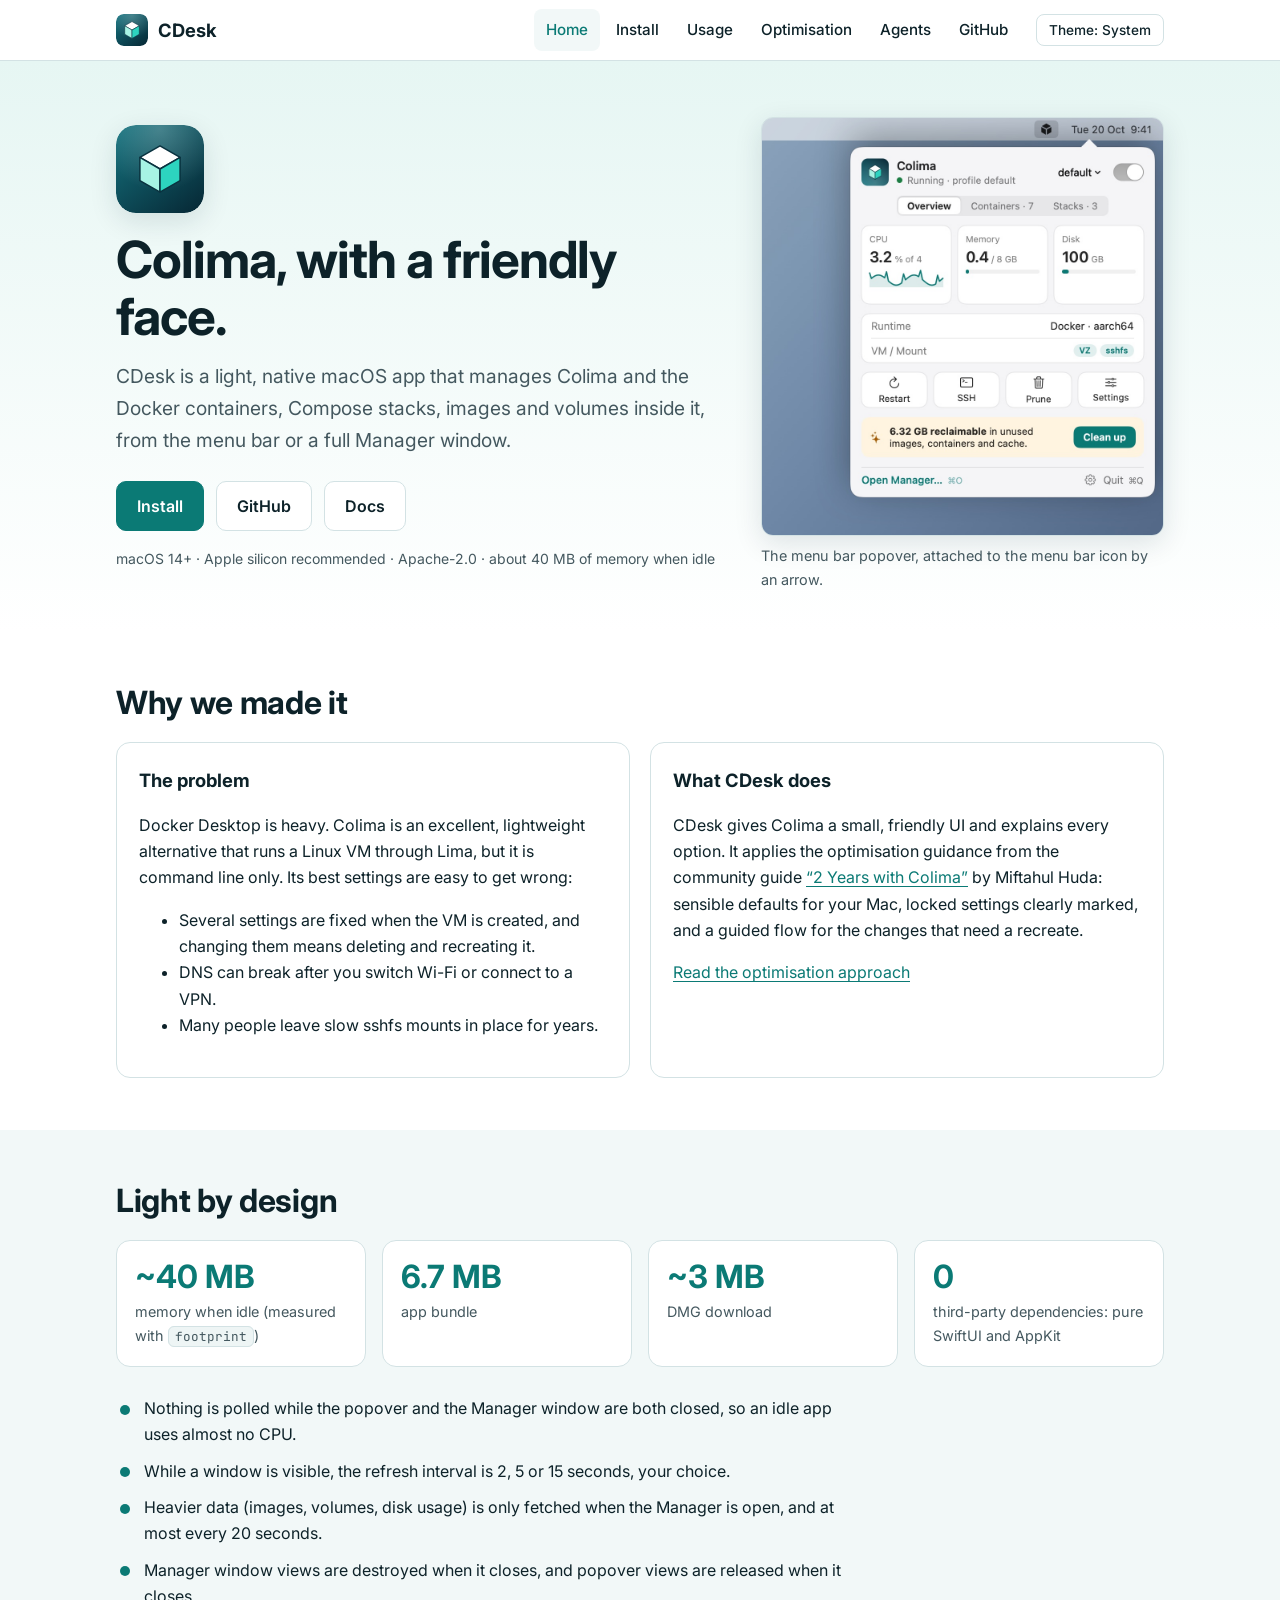
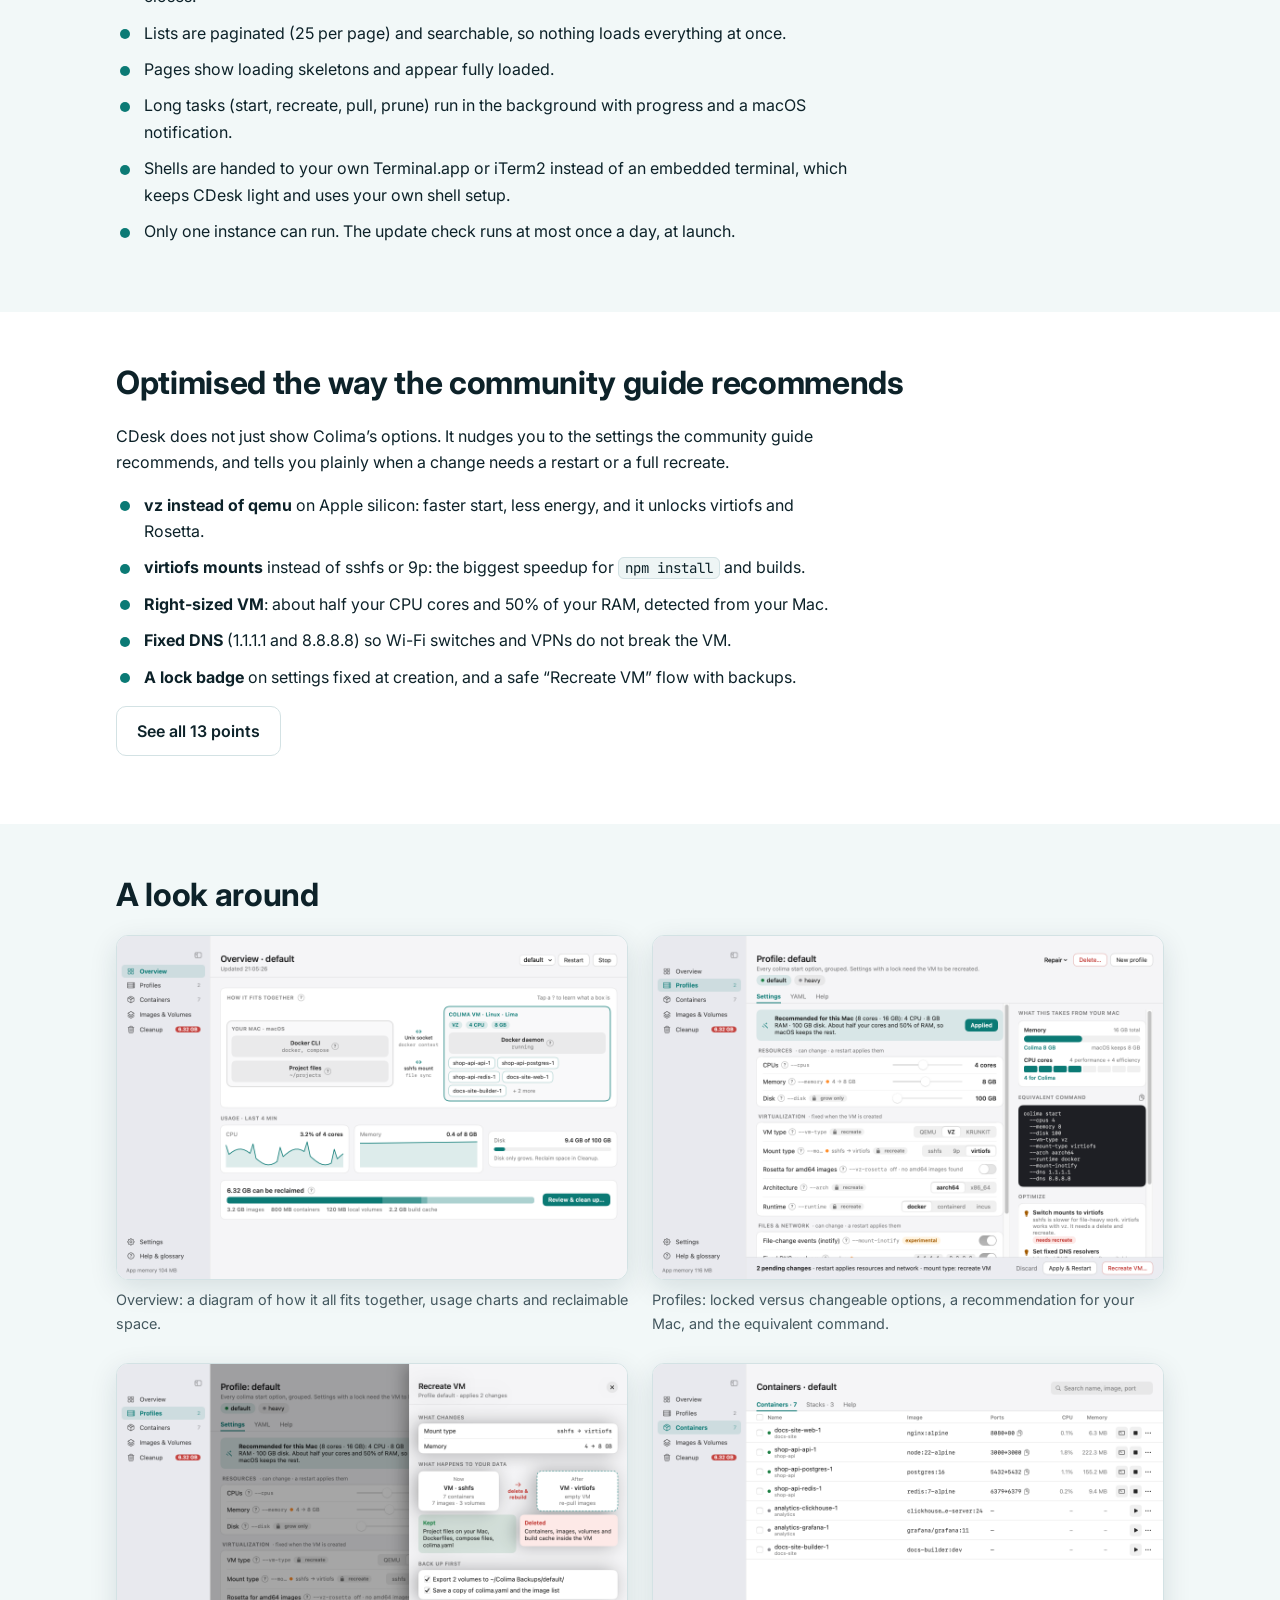
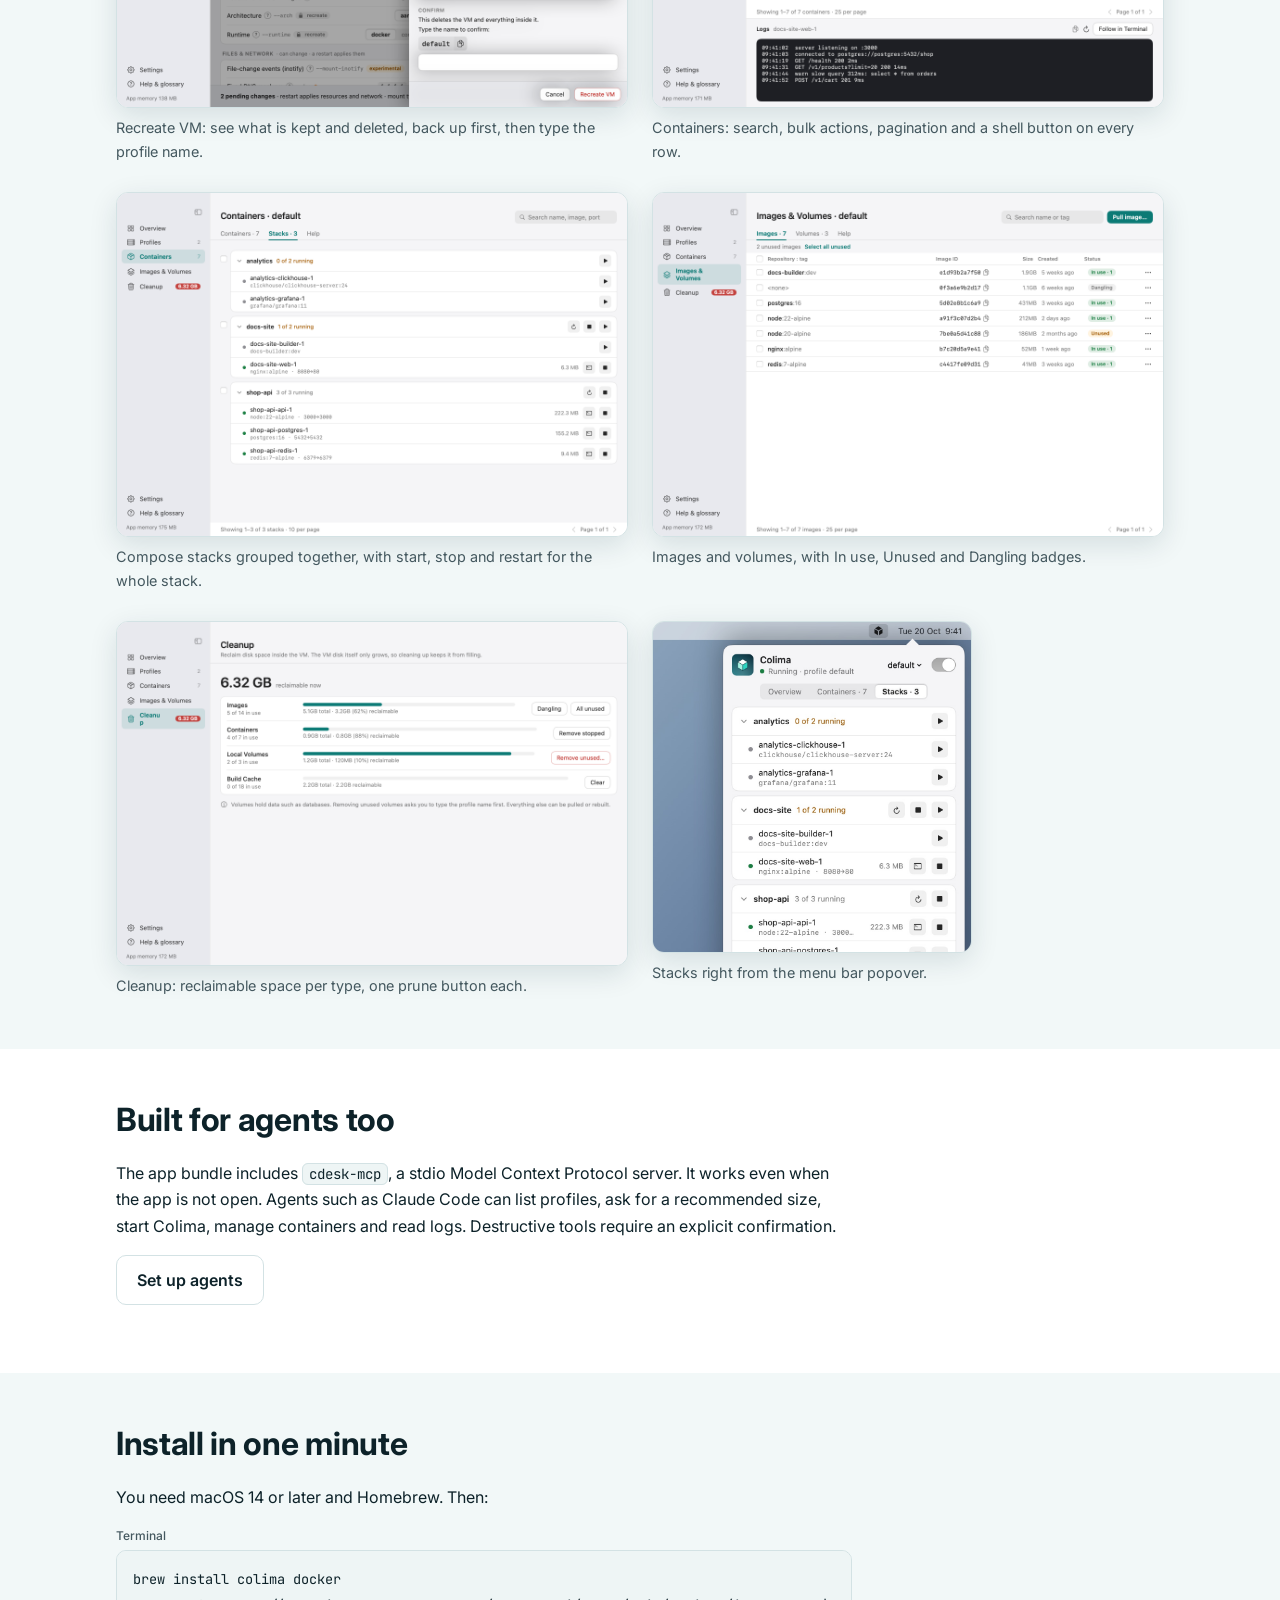
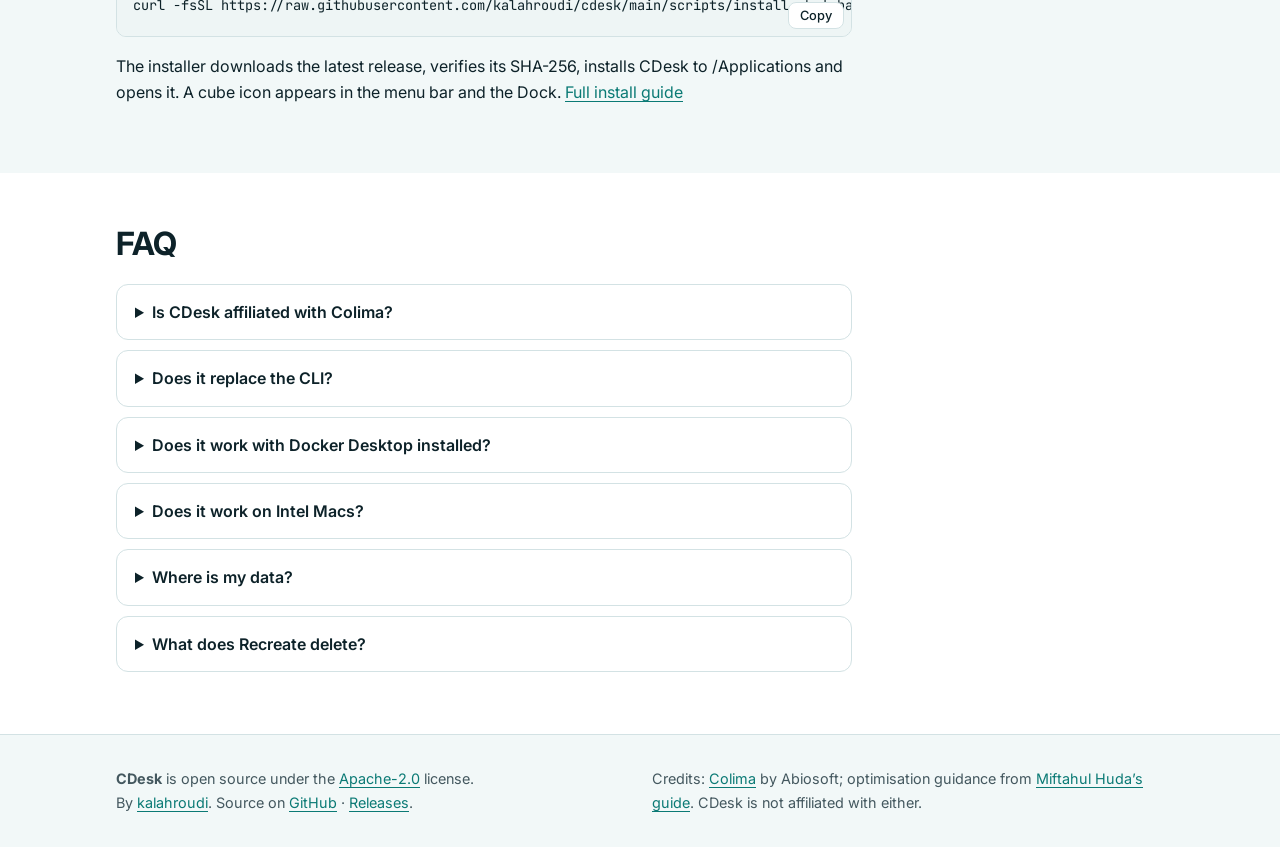
==== docs/index.html @ 03bcd508 "Add documentation site and refresh screenshots Static GitHub Pages site (home, install, usage, optim" ====
<!doctype html>
<html lang="en">
<head>
<meta charset="utf-8">
<meta name="viewport" content="width=device-width, initial-scale=1">
<title>CDesk - a friendly Colima manager for macOS</title>
<meta name="description" content="CDesk is a light, native macOS menu bar and Dock app that manages Colima and the Docker containers, stacks, images and volumes inside it.">
<meta name="color-scheme" content="light dark">
<link rel="icon" type="image/svg+xml" href="assets/logo.svg">
<link rel="preconnect" href="https://fonts.googleapis.com">
<link rel="preconnect" href="https://fonts.gstatic.com" crossorigin>
<link rel="stylesheet" href="https://fonts.googleapis.com/css2?family=Inter:wght@400;500;600;700&amp;family=JetBrains+Mono:wght@400;500&amp;display=swap">
<link rel="stylesheet" href="style.css">
<script src="site.js"></script>
</head>
<body>
<a class="skip" href="#main">Skip to content</a>
<header class="site-header">
<div class="wrap bar">
<a class="brand" href="index.html"><img src="assets/logo.svg" alt="" width="32" height="32"><span>CDesk</span></a>
<button type="button" class="menu-btn" aria-expanded="false" aria-controls="site-nav">Menu</button>
<nav id="site-nav" aria-label="Main">
<ul><li><a href="index.html" aria-current="page">Home</a></li><li><a href="install.html">Install</a></li><li><a href="usage.html">Usage</a></li><li><a href="optimization.html">Optimisation</a></li><li><a href="agents.html">Agents</a></li><li><a href="https://github.com/kalahroudi/cdesk">GitHub</a></li></ul>
</nav>
<button type="button" class="theme-btn" aria-label="Colour theme: System. Click to change.">Theme: System</button>
</div>
</header>
<main id="main">
<section class="hero"><div class="wrap hero-grid">
<div class="hero-text">
<img class="hero-logo" src="assets/logo.svg" alt="CDesk logo: an isometric teal cube on a deep teal tile" width="88" height="88">
<h1>Colima, with a friendly face.</h1>
<p class="lead">CDesk is a light, native macOS app that manages Colima and the Docker containers, Compose stacks, images and volumes inside it, from the menu bar or a full Manager window.</p>
<div class="btns">
<a class="btn primary" href="install.html">Install</a>
<a class="btn" href="https://github.com/kalahroudi/cdesk">GitHub</a>
<a class="btn" href="usage.html">Docs</a>
</div>
<p class="small muted">macOS 14+ &middot; Apple silicon recommended &middot; Apache-2.0 &middot; about 40 MB of memory when idle</p>
</div>
<figure class="shot hero-shot"><img class="only-light" src="assets/screens/popover-overview.jpg" alt="The CDesk menu bar popover showing the running Colima profile, CPU and memory use, and containers" width="500" height="520" fetchpriority="high" decoding="async"><img class="only-dark" src="assets/screens/popover-overview-dark.jpg" alt="The CDesk menu bar popover showing the running Colima profile, CPU and memory use, and containers" width="500" height="520" fetchpriority="high" decoding="async"><figcaption>The menu bar popover, attached to the menu bar icon by an arrow.</figcaption></figure>
</div></section><section class="section "><div class="wrap"><h2>Why we made it</h2><div class="grid two">
<div class="card"><h3>The problem</h3>
<p>Docker Desktop is heavy. Colima is an excellent, lightweight alternative that runs a Linux VM through Lima, but it is command line only. Its best settings are easy to get wrong:</p>
<ul>
<li>Several settings are fixed when the VM is created, and changing them means deleting and recreating it.</li>
<li>DNS can break after you switch Wi-Fi or connect to a VPN.</li>
<li>Many people leave slow sshfs mounts in place for years.</li>
</ul></div>
<div class="card"><h3>What CDesk does</h3>
<p>CDesk gives Colima a small, friendly UI and explains every option. It applies the optimisation guidance from the community guide <a href="https://iniakunhuda.medium.com/2-years-with-colima-the-optimization-guide-i-wish-i-had-from-day-one-8b89b8155285">&ldquo;2 Years with Colima&rdquo;</a> by Miftahul Huda: sensible defaults for your Mac, locked settings clearly marked, and a guided flow for the changes that need a recreate.</p>
<p><a href="optimization.html">Read the optimisation approach</a></p></div>
</div></div></section><section class="section alt" id="light"><div class="wrap"><h2>Light by design</h2><div class="stats">
<div class="stat"><div class="num">~40 MB</div><div class="lbl">memory when idle (measured with <code>footprint</code>)</div></div>
<div class="stat"><div class="num">6.7 MB</div><div class="lbl">app bundle</div></div>
<div class="stat"><div class="num">~3 MB</div><div class="lbl">DMG download</div></div>
<div class="stat"><div class="num">0</div><div class="lbl">third-party dependencies: pure SwiftUI and AppKit</div></div>
</div>
<ul class="checks">
<li>Nothing is polled while the popover and the Manager window are both closed, so an idle app uses almost no CPU.</li>
<li>While a window is visible, the refresh interval is 2, 5 or 15 seconds, your choice.</li>
<li>Heavier data (images, volumes, disk usage) is only fetched when the Manager is open, and at most every 20 seconds.</li>
<li>Manager window views are destroyed when it closes, and popover views are released when it closes.</li>
<li>Lists are paginated (25 per page) and searchable, so nothing loads everything at once.</li>
<li>Pages show loading skeletons and appear fully loaded.</li>
<li>Long tasks (start, recreate, pull, prune) run in the background with progress and a macOS notification.</li>
<li>Shells are handed to your own Terminal.app or iTerm2 instead of an embedded terminal, which keeps CDesk light and uses your own shell setup.</li>
<li>Only one instance can run. The update check runs at most once a day, at launch.</li>
</ul></div></section><section class="section "><div class="wrap"><h2>Optimised the way the community guide recommends</h2><p>CDesk does not just show Colima&rsquo;s options. It nudges you to the settings the community guide recommends, and tells you plainly when a change needs a restart or a full recreate.</p>
<ul class="checks">
<li><strong>vz instead of qemu</strong> on Apple silicon: faster start, less energy, and it unlocks virtiofs and Rosetta.</li>
<li><strong>virtiofs mounts</strong> instead of sshfs or 9p: the biggest speedup for <code>npm install</code> and builds.</li>
<li><strong>Right-sized VM</strong>: about half your CPU cores and 50% of your RAM, detected from your Mac.</li>
<li><strong>Fixed DNS</strong> (1.1.1.1 and 8.8.8.8) so Wi-Fi switches and VPNs do not break the VM.</li>
<li><strong>A lock badge</strong> on settings fixed at creation, and a safe &ldquo;Recreate VM&rdquo; flow with backups.</li>
</ul>
<p><a class="btn" href="optimization.html">See all 13 points</a></p></div></section><section class="section alt" id="gallery-sec"><div class="wrap"><h2>A look around</h2><div class="gallery"><figure class="shot "><img class="only-light" src="assets/screens/manager-overview.png" alt="The Manager overview with a diagram of Mac, socket, Colima VM and containers, usage charts and reclaimable space" width="1100" height="740" loading="lazy" decoding="async"><img class="only-dark" src="assets/screens/manager-overview-dark.png" alt="The Manager overview with a diagram of Mac, socket, Colima VM and containers, usage charts and reclaimable space" width="1100" height="740" loading="lazy" decoding="async"><figcaption>Overview: a diagram of how it all fits together, usage charts and reclaimable space.</figcaption></figure><figure class="shot "><img class="only-light" src="assets/screens/manager-profiles.png" alt="Profile settings showing locked and changeable options, a recommendation banner and the equivalent colima command" width="1100" height="740" loading="lazy" decoding="async"><img class="only-dark" src="assets/screens/manager-profiles-dark.png" alt="Profile settings showing locked and changeable options, a recommendation banner and the equivalent colima command" width="1100" height="740" loading="lazy" decoding="async"><figcaption>Profiles: locked versus changeable options, a recommendation for your Mac, and the equivalent command.</figcaption></figure><figure class="shot "><img src="assets/screens/manager-profiles-sheet.png" alt="The Recreate VM side sheet listing what is kept and what is deleted, with a field to type the profile name" width="1100" height="740" loading="lazy" decoding="async"><figcaption>Recreate VM: see what is kept and deleted, back up first, then type the profile name.</figcaption></figure><figure class="shot "><img src="assets/screens/manager-containers.png" alt="The containers table with search, bulk actions, pagination and a per-row context menu" width="1100" height="740" loading="lazy" decoding="async"><figcaption>Containers: search, bulk actions, pagination and a shell button on every row.</figcaption></figure><figure class="shot "><img src="assets/screens/manager-containers-stacks.png" alt="Docker Compose stacks grouped together with start, stop and restart for the whole stack" width="1100" height="740" loading="lazy" decoding="async"><figcaption>Compose stacks grouped together, with start, stop and restart for the whole stack.</figcaption></figure><figure class="shot "><img src="assets/screens/manager-images.png" alt="Images list with In use, Unused and Dangling badges and a Pull image button" width="1100" height="740" loading="lazy" decoding="async"><figcaption>Images and volumes, with In use, Unused and Dangling badges.</figcaption></figure><figure class="shot "><img src="assets/screens/manager-cleanup.png" alt="Cleanup page showing reclaimable space by type with prune buttons" width="1100" height="740" loading="lazy" decoding="async"><figcaption>Cleanup: reclaimable space per type, one prune button each.</figcaption></figure><figure class="shot narrow"><img src="assets/screens/popover-stacks.jpg" alt="The menu bar popover showing Compose stacks" width="500" height="520" loading="lazy" decoding="async"><figcaption>Stacks right from the menu bar popover.</figcaption></figure></div></div></section><section class="section "><div class="wrap"><h2>Built for agents too</h2><p>The app bundle includes <code>cdesk-mcp</code>, a stdio Model Context Protocol server. It works even when the app is not open. Agents such as Claude Code can list profiles, ask for a recommended size, start Colima, manage containers and read logs. Destructive tools require an explicit confirmation.</p>
<p><a class="btn" href="agents.html">Set up agents</a></p></div></section><section class="section alt"><div class="wrap"><h2>Install in one minute</h2><p>You need macOS 14 or later and Homebrew. Then:</p><div class="code"><span class="code-label">Terminal</span><pre><code>brew install colima docker
curl -fsSL https://raw.githubusercontent.com/kalahroudi/cdesk/main/scripts/install.sh | bash</code></pre><button type="button" class="copy" aria-label="Copy to clipboard">Copy</button></div><p>The installer downloads the latest release, verifies its SHA-256, installs CDesk to /Applications and opens it. A cube icon appears in the menu bar and the Dock. <a href="install.html">Full install guide</a></p></div></section><section class="section "><div class="wrap"><h2>FAQ</h2><div class="faq"><details><summary>Is CDesk affiliated with Colima?</summary><div class="ans"><p>No. Colima is made by <a href="https://github.com/abiosoft/colima">Abiosoft</a>. CDesk is an independent app that drives the <code>colima</code> and <code>docker</code> command line tools.</p></div></details><details><summary>Does it replace the CLI?</summary><div class="ans"><p>No. It sits on top of it. The &ldquo;Equivalent command&rdquo; box shows the exact <code>colima start ...</code> flags for the current form, and your <code>~/.colima/&lt;profile&gt;/colima.yaml</code> stays a normal file you can edit and keep in your dotfiles.</p></div></details><details><summary>Does it work with Docker Desktop installed?</summary><div class="ans"><p>CDesk talks to Colima and to the Docker context named <code>colima</code> (or <code>colima-&lt;profile&gt;</code>). Switching contexts is one click in Settings, and the Repair menu can re-register the Colima context if something else took over.</p></div></details><details><summary>Does it work on Intel Macs?</summary><div class="ans"><p>CDesk requires macOS 14 or later. Apple silicon is recommended, because the vz virtual machine type, virtiofs and Rosetta suggestions are aimed at it.</p></div></details><details><summary>Where is my data?</summary><div class="ans"><p>Your containers, images and volumes live inside the Colima VM, as they would without CDesk. CDesk keeps its own preferences under <code>defaults</code> (<code>com.kalahroudi.cdesk</code>) and in <code>~/Library/Application Support/CDesk</code>. Backups made before a recreate go to <code>~/Colima Backups/&lt;profile&gt;/</code>.</p></div></details><details><summary>What does Recreate delete?</summary><div class="ans"><p>Recreating deletes the VM and builds a new one, which removes the containers, images and volumes inside it. The Recreate VM sheet shows exactly what is kept and what is deleted, offers to export your volumes, saves <code>colima.yaml</code> and your image list to <code>~/Colima Backups/&lt;profile&gt;/</code>, and requires you to type the profile name.</p></div></details></div></div></section>
</main>
<footer class="site-footer">
<div class="wrap foot">
<div><strong>CDesk</strong> is open source under the <a href="https://github.com/kalahroudi/cdesk/blob/main/LICENSE">Apache-2.0</a> license.<br>
By <a href="https://github.com/kalahroudi">kalahroudi</a>. Source on <a href="https://github.com/kalahroudi/cdesk">GitHub</a> &middot; <a href="https://github.com/kalahroudi/cdesk/releases">Releases</a>.</div>
<div>Credits: <a href="https://github.com/abiosoft/colima">Colima</a> by Abiosoft; optimisation guidance from <a href="https://iniakunhuda.medium.com/2-years-with-colima-the-optimization-guide-i-wish-i-had-from-day-one-8b89b8155285">Miftahul Huda&rsquo;s guide</a>. CDesk is not affiliated with either.</div>
</div>
</footer>
</body>
</html>
---- docs/style.css ----
:root {
  --bg: #ffffff; --bg-alt: #f2f8f8; --surface: #ffffff; --text: #0d2229; --muted: #44585f;
  --border: #d3e2e4; --accent: #0b7a75; --accent-text: #ffffff; --link: #0b7a75;
  --code-bg: #eef5f5; --shadow: 0 8px 28px rgba(7, 42, 55, .12);
  --hero-from: #e6f6f3; --hero-to: #ffffff;
  --font: "Inter", system-ui, -apple-system, "Segoe UI", Roboto, sans-serif;
  --mono: "JetBrains Mono", ui-monospace, "SF Mono", Menlo, Consolas, monospace;
  color-scheme: light;
}
@media (prefers-color-scheme: dark) {
  :root:not([data-theme="light"]) {
    --bg: #0a1519; --bg-alt: #0f1d22; --surface: #12242a; --text: #e6f1f2; --muted: #a3b8bd;
    --border: #25404a; --accent: #2dd4bf; --accent-text: #05201d; --link: #2dd4bf;
    --code-bg: #0c1a1f; --shadow: 0 8px 28px rgba(0, 0, 0, .45);
    --hero-from: #0d2a30; --hero-to: #0a1519; color-scheme: dark;
  }
}
:root[data-theme="dark"] {
  --bg: #0a1519; --bg-alt: #0f1d22; --surface: #12242a; --text: #e6f1f2; --muted: #a3b8bd;
  --border: #25404a; --accent: #2dd4bf; --accent-text: #05201d; --link: #2dd4bf;
  --code-bg: #0c1a1f; --shadow: 0 8px 28px rgba(0, 0, 0, .45);
  --hero-from: #0d2a30; --hero-to: #0a1519; color-scheme: dark;
}
* { box-sizing: border-box; }
html { scroll-behavior: smooth; -webkit-text-size-adjust: 100%; }
body { margin: 0; background: var(--bg); color: var(--text); font: 400 1rem/1.65 var(--font); }
img { max-width: 100%; height: auto; display: block; }
a { color: var(--link); text-underline-offset: 3px; }
a:hover { text-decoration-thickness: 2px; }
:focus-visible { outline: 3px solid var(--accent); outline-offset: 2px; border-radius: 4px; }
.wrap { max-width: 1080px; margin: 0 auto; padding: 0 16px; }
.skip { position: absolute; left: 8px; top: -60px; background: var(--accent); color: var(--accent-text); padding: 10px 14px; border-radius: 8px; z-index: 100; font-weight: 600; }
.skip:focus { top: 8px; }
.muted { color: var(--muted); } .small { font-size: .875rem; }

/* theme-aware images */
.only-dark { display: none; }
:root[data-theme="dark"] .only-light { display: none; }
:root[data-theme="dark"] .only-dark { display: block; }
@media (prefers-color-scheme: dark) {
  :root:not([data-theme="light"]) .only-light { display: none; }
  :root:not([data-theme="light"]) .only-dark { display: block; }
}

/* header */
.site-header { position: sticky; top: 0; z-index: 50; background: var(--bg); border-bottom: 1px solid var(--border); }
.bar { display: flex; align-items: center; gap: 16px; min-height: 60px; flex-wrap: wrap; }
.brand { display: flex; align-items: center; gap: 10px; font-weight: 700; font-size: 1.15rem; color: var(--text); text-decoration: none; }
.brand img { border-radius: 8px; }
#site-nav { margin-left: auto; }
#site-nav ul { list-style: none; display: flex; gap: 4px; margin: 0; padding: 0; }
#site-nav a { display: block; padding: 8px 12px; border-radius: 8px; color: var(--text); text-decoration: none; font-weight: 500; font-size: .95rem; }
#site-nav a:hover { background: var(--bg-alt); }
#site-nav a[aria-current="page"] { color: var(--accent); background: var(--bg-alt); }
.theme-btn, .menu-btn { font: 500 .85rem var(--font); color: var(--text); background: var(--surface); border: 1px solid var(--border); border-radius: 8px; padding: 7px 12px; cursor: pointer; }
.theme-btn:hover, .menu-btn:hover { border-color: var(--accent); }
.menu-btn { display: none; margin-left: auto; }
@media (max-width: 800px) {
  .menu-btn { display: inline-block; }
  .theme-btn { order: 3; }
  #site-nav { order: 5; width: 100%; margin: 0; display: none; }
  #site-nav.open { display: block; padding-bottom: 10px; }
  #site-nav ul { flex-direction: column; }
}

/* hero */
.hero { background: linear-gradient(180deg, var(--hero-from), var(--hero-to)); padding: 56px 0 40px; }
.hero-grid { display: grid; grid-template-columns: 1.2fr .8fr; gap: 40px; align-items: center; }
.hero-logo { border-radius: 20px; margin-bottom: 18px; box-shadow: var(--shadow); }
h1 { font-size: clamp(2rem, 5vw, 3.2rem); line-height: 1.12; letter-spacing: -.02em; margin: 0 0 16px; }
h2 { font-size: clamp(1.5rem, 3.2vw, 2rem); line-height: 1.2; letter-spacing: -.01em; margin: 0 0 20px; }
h3 { font-size: 1.15rem; margin: 24px 0 8px; }
.lead { font-size: 1.2rem; color: var(--muted); max-width: 46rem; margin: 0 0 24px; }
.lead a { font-weight: 500; }
.btns { display: flex; gap: 12px; flex-wrap: wrap; margin-bottom: 16px; }
.btn { display: inline-block; padding: 11px 20px; border-radius: 10px; border: 1px solid var(--border); background: var(--surface); color: var(--text); font-weight: 600; text-decoration: none; }
.btn:hover { border-color: var(--accent); }
.btn.primary { background: var(--accent); border-color: var(--accent); color: var(--accent-text); }
.btn.primary:hover { filter: brightness(1.08); }
.page-hero { background: linear-gradient(180deg, var(--hero-from), var(--hero-to)); padding: 48px 0 28px; }
.page-hero h1 { font-size: clamp(1.9rem, 4.5vw, 2.8rem); }
@media (max-width: 800px) { .hero-grid { grid-template-columns: 1fr; } .hero-shot { max-width: 320px; margin: 0 auto; } }

/* sections */
.section { padding: 52px 0; }
.section.alt { background: var(--bg-alt); }
.section p { max-width: 46rem; }
.section ul, .section ol { max-width: 46rem; }
.grid.two { display: grid; grid-template-columns: 1fr 1fr; gap: 20px; }
@media (max-width: 800px) { .grid.two { grid-template-columns: 1fr; } }
.card { background: var(--surface); border: 1px solid var(--border); border-radius: 14px; padding: 22px; }
.card h3 { margin-top: 0; }
.card p, .card ul { max-width: none; }
.stats { display: grid; grid-template-columns: repeat(4, 1fr); gap: 16px; margin-bottom: 28px; }
@media (max-width: 800px) { .stats { grid-template-columns: 1fr 1fr; } }
.stat { background: var(--surface); border: 1px solid var(--border); border-radius: 14px; padding: 18px; }
.stat .num { font-size: 2rem; font-weight: 700; color: var(--accent); line-height: 1.1; }
.stat .lbl { color: var(--muted); font-size: .9rem; margin-top: 6px; }
.checks { padding-left: 0; list-style: none; }
.checks li { position: relative; padding-left: 28px; margin: 10px 0; }
.checks li::before { content: ""; position: absolute; left: 4px; top: .6em; width: 10px; height: 10px; border-radius: 50%; background: var(--accent); }
.steps { padding-left: 24px; }
.steps li { margin: 8px 0; }

/* figures */
.shot { margin: 0; }
.shot img { width: 100%; border-radius: 12px; border: 1px solid var(--border); box-shadow: var(--shadow); background: var(--surface); }
.shot figcaption { color: var(--muted); font-size: .9rem; margin-top: 8px; }
.shot.narrow { max-width: 320px; }
.section > .wrap > .shot { max-width: 900px; margin-top: 20px; }
.gallery { display: grid; grid-template-columns: 1fr 1fr; gap: 28px 24px; align-items: start; margin-top: 12px; }
@media (max-width: 800px) { .gallery { grid-template-columns: 1fr; } }

/* code */
code, kbd { font-family: var(--mono); font-size: .88em; background: var(--code-bg); border: 1px solid var(--border); border-radius: 6px; padding: 1px 6px; }
kbd { border-bottom-width: 2px; }
.code { position: relative; margin: 14px 0; max-width: 46rem; }
.code pre { margin: 0; background: var(--code-bg); border: 1px solid var(--border); border-radius: 10px; padding: 16px 84px 16px 16px; overflow-x: auto; }
.code pre code { background: none; border: 0; padding: 0; font-size: .85rem; line-height: 1.6; white-space: pre; }
.code-label { display: block; font-size: .75rem; color: var(--muted); margin-bottom: 4px; font-weight: 500; }
.copy { position: absolute; right: 8px; bottom: 8px; top: auto; font: 500 .8rem var(--font); color: var(--text); background: var(--surface); border: 1px solid var(--border); border-radius: 8px; padding: 5px 11px; cursor: pointer; }
.copy:hover { border-color: var(--accent); }
.code .copy { top: auto; }
.code-label + pre { }
.callout { background: var(--surface); border: 1px solid var(--accent); border-radius: 14px; padding: 20px 22px; max-width: 52rem; }
.callout h3 { margin-top: 0; }
.callout .code { max-width: none; }

/* tables */
.table-wrap { overflow-x: auto; margin: 16px 0; border: 1px solid var(--border); border-radius: 12px; background: var(--surface); }
table { border-collapse: collapse; width: 100%; font-size: .95rem; }
th, td { text-align: left; padding: 11px 14px; border-bottom: 1px solid var(--border); vertical-align: top; }
thead th { background: var(--bg-alt); font-weight: 600; }
tbody tr:last-child > * { border-bottom: 0; }
tbody th { font-weight: 600; }
table.wide { min-width: 640px; }

/* faq */
.faq details { background: var(--surface); border: 1px solid var(--border); border-radius: 12px; margin: 10px 0; max-width: 46rem; }
.faq summary { cursor: pointer; padding: 14px 18px; font-weight: 600; }
.faq .ans { padding: 0 18px 14px; }
.faq .ans p { margin: 0 0 8px; }

/* footer */
.site-footer { border-top: 1px solid var(--border); background: var(--bg-alt); padding: 32px 0; color: var(--muted); font-size: .9rem; }
.foot { display: grid; grid-template-columns: 1fr 1fr; gap: 24px; }
@media (max-width: 800px) { .foot { grid-template-columns: 1fr; } }

@media (prefers-reduced-motion: reduce) {
  html { scroll-behavior: auto; }
  * { transition: none !important; animation: none !important; }
}
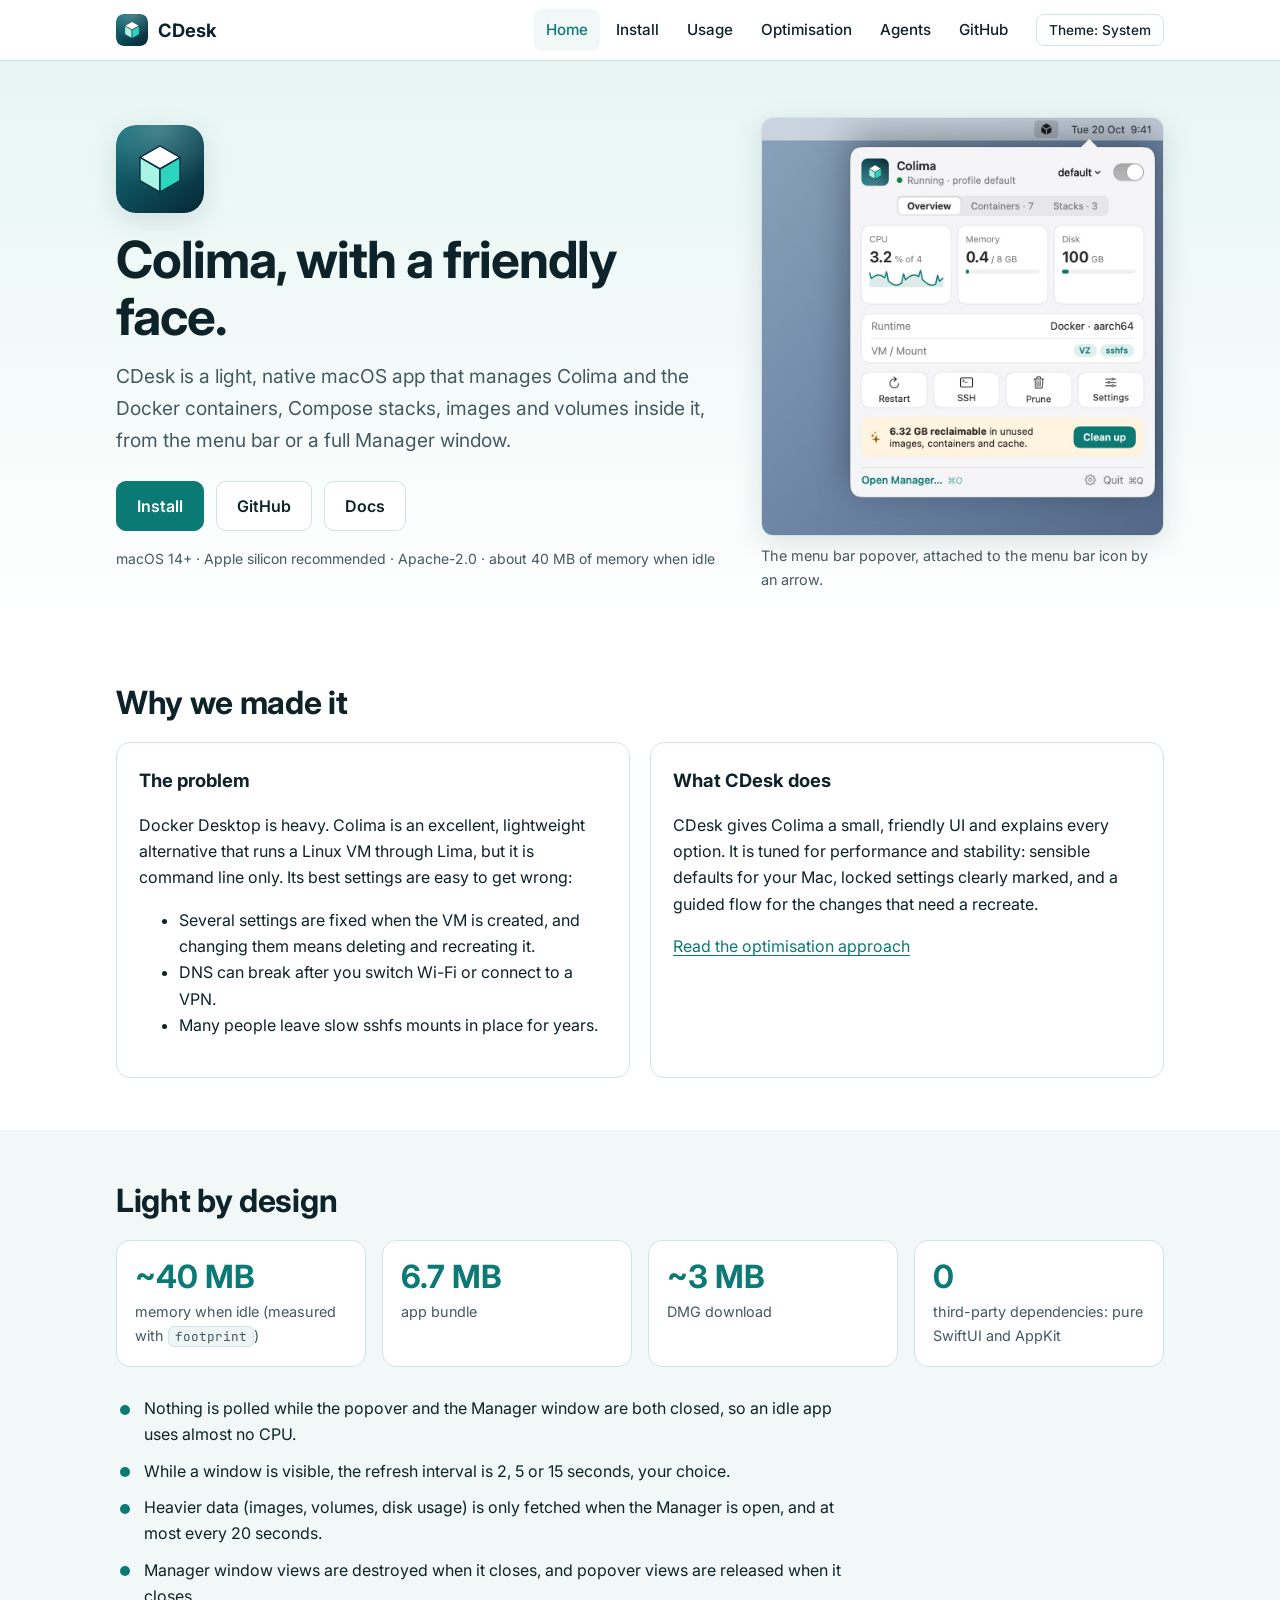
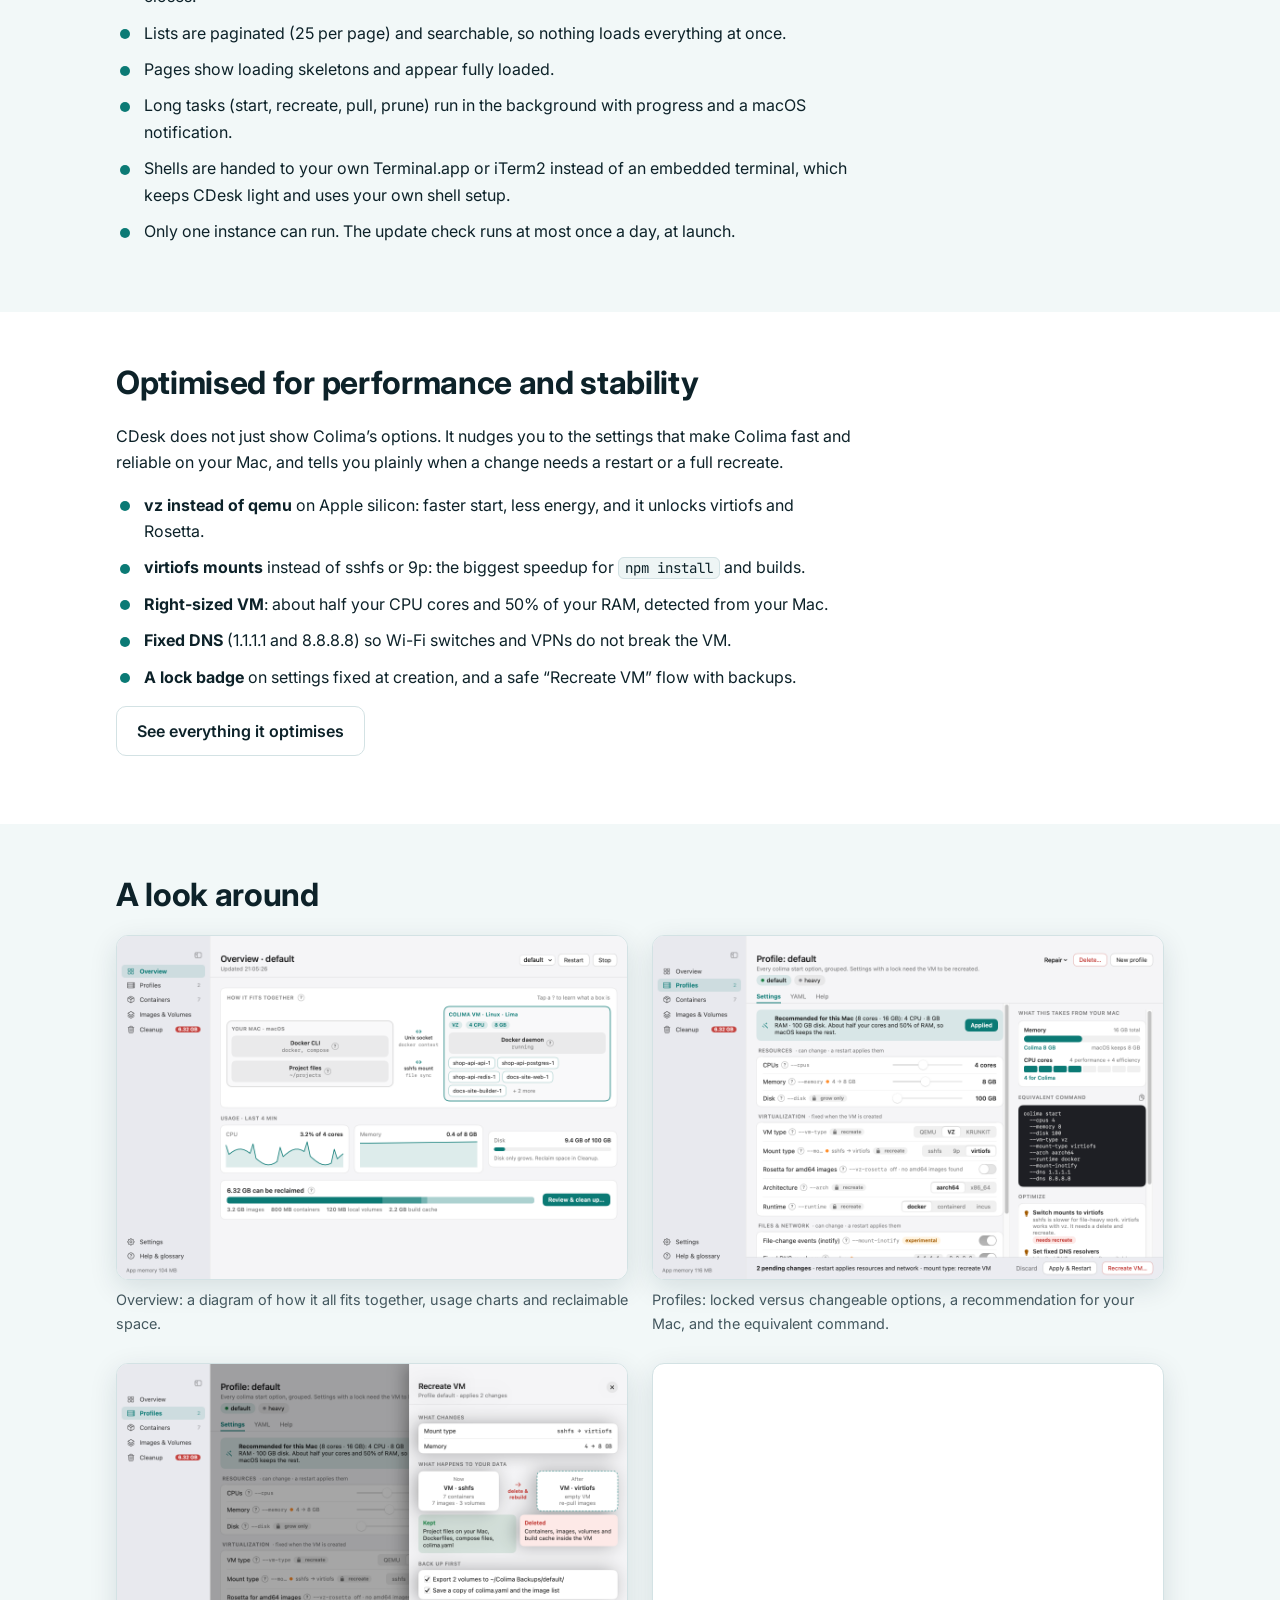
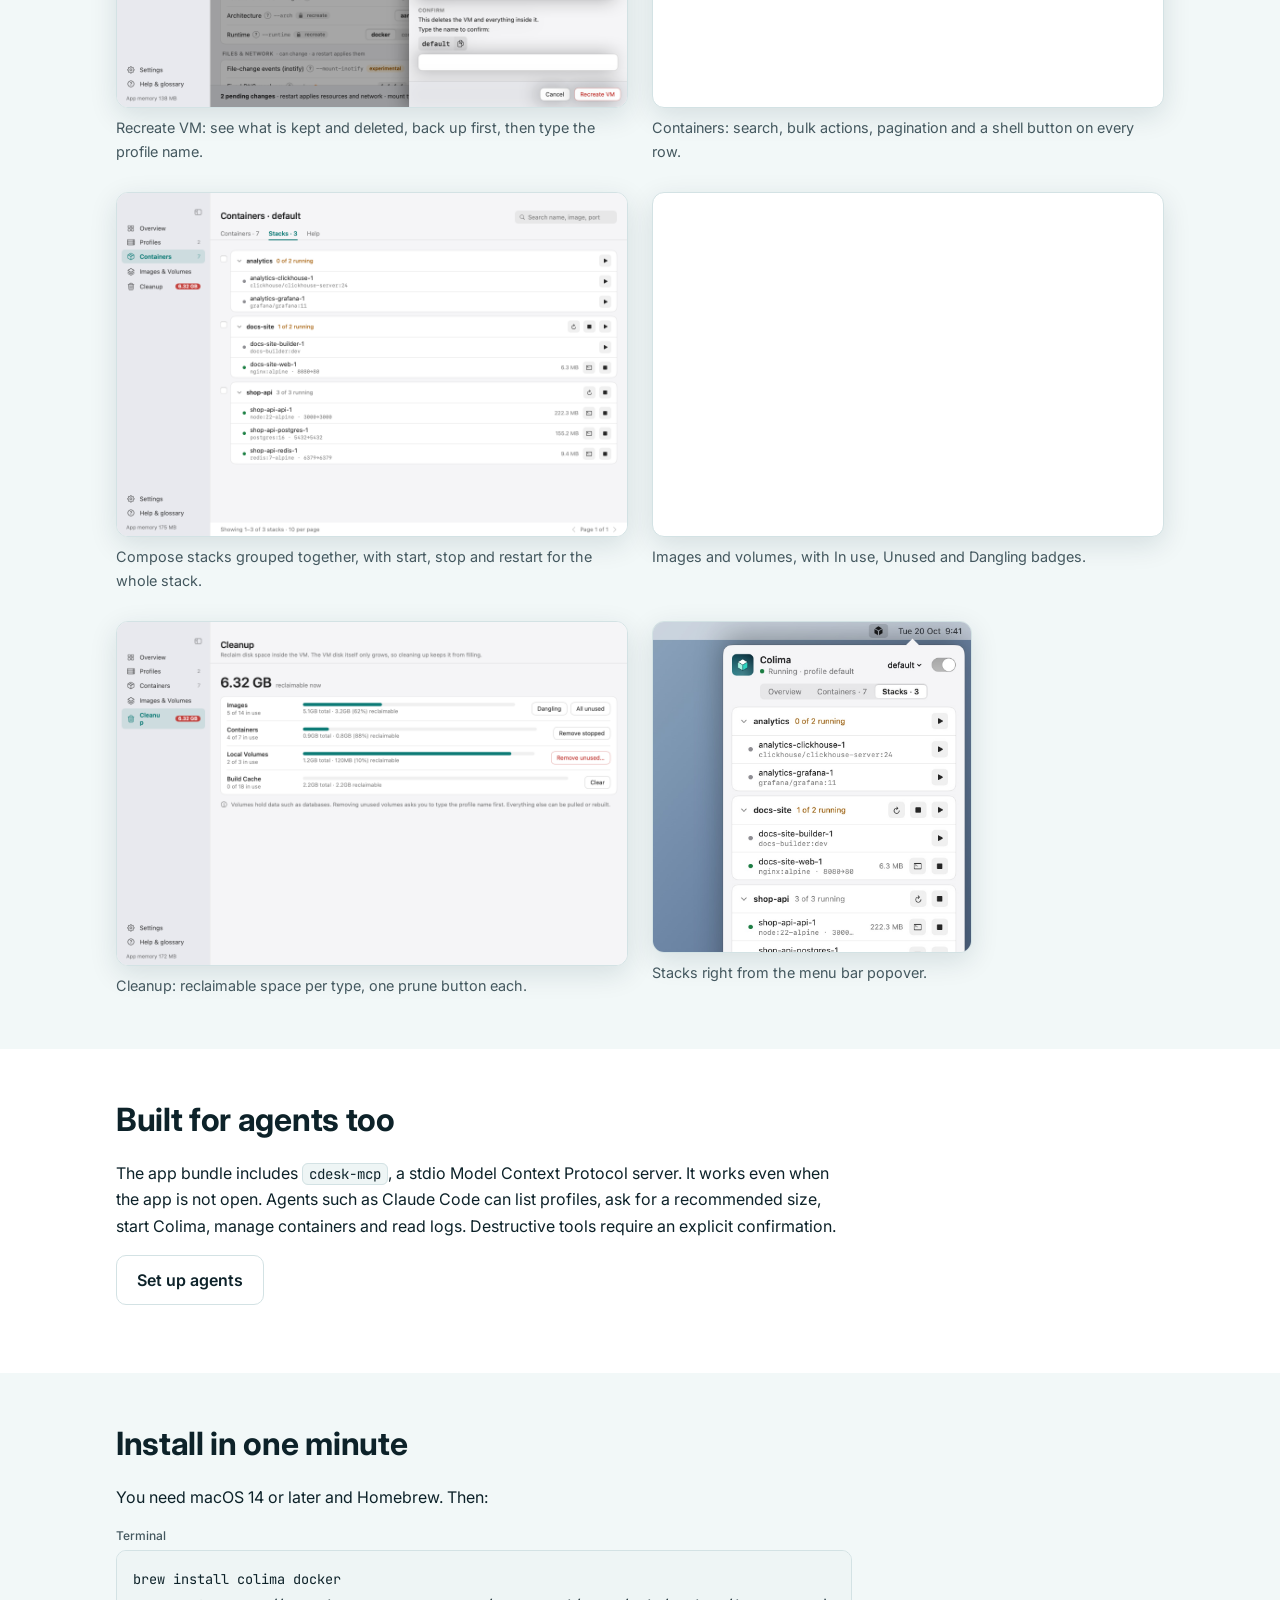
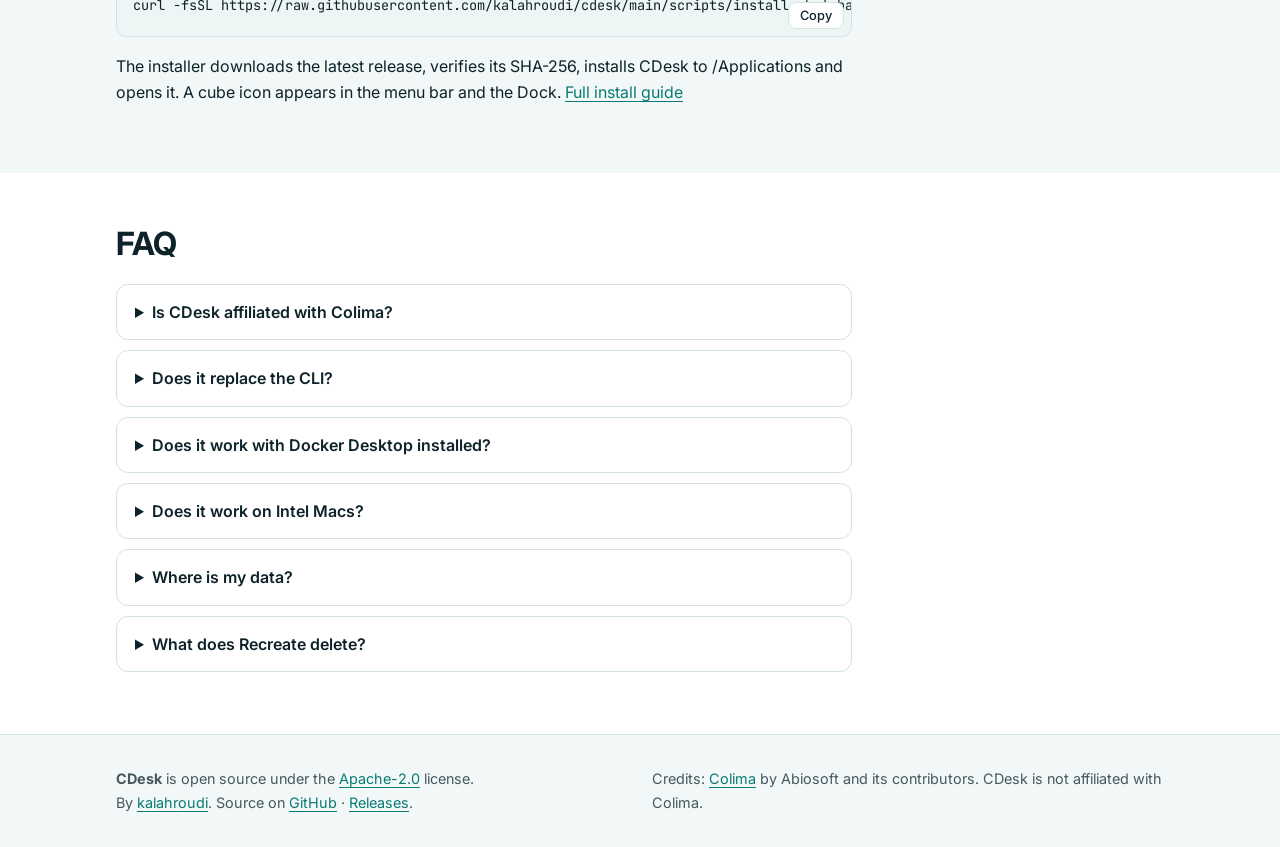
==== commit 00c1bc57: "Describe the optimisation approach on its own terms Remove references to the third-party guide; stat" ====
--- a/docs/index.html
+++ b/docs/index.html
@@ -48,7 +48,7 @@
 <li>Many people leave slow sshfs mounts in place for years.</li>
 </ul></div>
 <div class="card"><h3>What CDesk does</h3>
-<p>CDesk gives Colima a small, friendly UI and explains every option. It applies the optimisation guidance from the community guide <a href="https://iniakunhuda.medium.com/2-years-with-colima-the-optimization-guide-i-wish-i-had-from-day-one-8b89b8155285">&ldquo;2 Years with Colima&rdquo;</a> by Miftahul Huda: sensible defaults for your Mac, locked settings clearly marked, and a guided flow for the changes that need a recreate.</p>
+<p>CDesk gives Colima a small, friendly UI and explains every option. It is tuned for performance and stability: sensible defaults for your Mac, locked settings clearly marked, and a guided flow for the changes that need a recreate.</p>
 <p><a href="optimization.html">Read the optimisation approach</a></p></div>
 </div></div></section><section class="section alt" id="light"><div class="wrap"><h2>Light by design</h2><div class="stats">
 <div class="stat"><div class="num">~40 MB</div><div class="lbl">memory when idle (measured with <code>footprint</code>)</div></div>
@@ -66,7 +66,7 @@
 <li>Long tasks (start, recreate, pull, prune) run in the background with progress and a macOS notification.</li>
 <li>Shells are handed to your own Terminal.app or iTerm2 instead of an embedded terminal, which keeps CDesk light and uses your own shell setup.</li>
 <li>Only one instance can run. The update check runs at most once a day, at launch.</li>
-</ul></div></section><section class="section "><div class="wrap"><h2>Optimised the way the community guide recommends</h2><p>CDesk does not just show Colima&rsquo;s options. It nudges you to the settings the community guide recommends, and tells you plainly when a change needs a restart or a full recreate.</p>
+</ul></div></section><section class="section "><div class="wrap"><h2>Optimised for performance and stability</h2><p>CDesk does not just show Colima&rsquo;s options. It nudges you to the settings that make Colima fast and reliable on your Mac, and tells you plainly when a change needs a restart or a full recreate.</p>
 <ul class="checks">
 <li><strong>vz instead of qemu</strong> on Apple silicon: faster start, less energy, and it unlocks virtiofs and Rosetta.</li>
 <li><strong>virtiofs mounts</strong> instead of sshfs or 9p: the biggest speedup for <code>npm install</code> and builds.</li>
@@ -74,7 +74,7 @@
 <li><strong>Fixed DNS</strong> (1.1.1.1 and 8.8.8.8) so Wi-Fi switches and VPNs do not break the VM.</li>
 <li><strong>A lock badge</strong> on settings fixed at creation, and a safe &ldquo;Recreate VM&rdquo; flow with backups.</li>
 </ul>
-<p><a class="btn" href="optimization.html">See all 13 points</a></p></div></section><section class="section alt" id="gallery-sec"><div class="wrap"><h2>A look around</h2><div class="gallery"><figure class="shot "><img class="only-light" src="assets/screens/manager-overview.png" alt="The Manager overview with a diagram of Mac, socket, Colima VM and containers, usage charts and reclaimable space" width="1100" height="740" loading="lazy" decoding="async"><img class="only-dark" src="assets/screens/manager-overview-dark.png" alt="The Manager overview with a diagram of Mac, socket, Colima VM and containers, usage charts and reclaimable space" width="1100" height="740" loading="lazy" decoding="async"><figcaption>Overview: a diagram of how it all fits together, usage charts and reclaimable space.</figcaption></figure><figure class="shot "><img class="only-light" src="assets/screens/manager-profiles.png" alt="Profile settings showing locked and changeable options, a recommendation banner and the equivalent colima command" width="1100" height="740" loading="lazy" decoding="async"><img class="only-dark" src="assets/screens/manager-profiles-dark.png" alt="Profile settings showing locked and changeable options, a recommendation banner and the equivalent colima command" width="1100" height="740" loading="lazy" decoding="async"><figcaption>Profiles: locked versus changeable options, a recommendation for your Mac, and the equivalent command.</figcaption></figure><figure class="shot "><img src="assets/screens/manager-profiles-sheet.png" alt="The Recreate VM side sheet listing what is kept and what is deleted, with a field to type the profile name" width="1100" height="740" loading="lazy" decoding="async"><figcaption>Recreate VM: see what is kept and deleted, back up first, then type the profile name.</figcaption></figure><figure class="shot "><img src="assets/screens/manager-containers.png" alt="The containers table with search, bulk actions, pagination and a per-row context menu" width="1100" height="740" loading="lazy" decoding="async"><figcaption>Containers: search, bulk actions, pagination and a shell button on every row.</figcaption></figure><figure class="shot "><img src="assets/screens/manager-containers-stacks.png" alt="Docker Compose stacks grouped together with start, stop and restart for the whole stack" width="1100" height="740" loading="lazy" decoding="async"><figcaption>Compose stacks grouped together, with start, stop and restart for the whole stack.</figcaption></figure><figure class="shot "><img src="assets/screens/manager-images.png" alt="Images list with In use, Unused and Dangling badges and a Pull image button" width="1100" height="740" loading="lazy" decoding="async"><figcaption>Images and volumes, with In use, Unused and Dangling badges.</figcaption></figure><figure class="shot "><img src="assets/screens/manager-cleanup.png" alt="Cleanup page showing reclaimable space by type with prune buttons" width="1100" height="740" loading="lazy" decoding="async"><figcaption>Cleanup: reclaimable space per type, one prune button each.</figcaption></figure><figure class="shot narrow"><img src="assets/screens/popover-stacks.jpg" alt="The menu bar popover showing Compose stacks" width="500" height="520" loading="lazy" decoding="async"><figcaption>Stacks right from the menu bar popover.</figcaption></figure></div></div></section><section class="section "><div class="wrap"><h2>Built for agents too</h2><p>The app bundle includes <code>cdesk-mcp</code>, a stdio Model Context Protocol server. It works even when the app is not open. Agents such as Claude Code can list profiles, ask for a recommended size, start Colima, manage containers and read logs. Destructive tools require an explicit confirmation.</p>
+<p><a class="btn" href="optimization.html">See everything it optimises</a></p></div></section><section class="section alt" id="gallery-sec"><div class="wrap"><h2>A look around</h2><div class="gallery"><figure class="shot "><img class="only-light" src="assets/screens/manager-overview.png" alt="The Manager overview with a diagram of Mac, socket, Colima VM and containers, usage charts and reclaimable space" width="1100" height="740" loading="lazy" decoding="async"><img class="only-dark" src="assets/screens/manager-overview-dark.png" alt="The Manager overview with a diagram of Mac, socket, Colima VM and containers, usage charts and reclaimable space" width="1100" height="740" loading="lazy" decoding="async"><figcaption>Overview: a diagram of how it all fits together, usage charts and reclaimable space.</figcaption></figure><figure class="shot "><img class="only-light" src="assets/screens/manager-profiles.png" alt="Profile settings showing locked and changeable options, a recommendation banner and the equivalent colima command" width="1100" height="740" loading="lazy" decoding="async"><img class="only-dark" src="assets/screens/manager-profiles-dark.png" alt="Profile settings showing locked and changeable options, a recommendation banner and the equivalent colima command" width="1100" height="740" loading="lazy" decoding="async"><figcaption>Profiles: locked versus changeable options, a recommendation for your Mac, and the equivalent command.</figcaption></figure><figure class="shot "><img src="assets/screens/manager-profiles-sheet.png" alt="The Recreate VM side sheet listing what is kept and what is deleted, with a field to type the profile name" width="1100" height="740" loading="lazy" decoding="async"><figcaption>Recreate VM: see what is kept and deleted, back up first, then type the profile name.</figcaption></figure><figure class="shot "><img src="assets/screens/manager-containers.png" alt="The containers table with search, bulk actions, pagination and a per-row context menu" width="1100" height="740" loading="lazy" decoding="async"><figcaption>Containers: search, bulk actions, pagination and a shell button on every row.</figcaption></figure><figure class="shot "><img src="assets/screens/manager-containers-stacks.png" alt="Docker Compose stacks grouped together with start, stop and restart for the whole stack" width="1100" height="740" loading="lazy" decoding="async"><figcaption>Compose stacks grouped together, with start, stop and restart for the whole stack.</figcaption></figure><figure class="shot "><img src="assets/screens/manager-images.png" alt="Images list with In use, Unused and Dangling badges and a Pull image button" width="1100" height="740" loading="lazy" decoding="async"><figcaption>Images and volumes, with In use, Unused and Dangling badges.</figcaption></figure><figure class="shot "><img src="assets/screens/manager-cleanup.png" alt="Cleanup page showing reclaimable space by type with prune buttons" width="1100" height="740" loading="lazy" decoding="async"><figcaption>Cleanup: reclaimable space per type, one prune button each.</figcaption></figure><figure class="shot narrow"><img src="assets/screens/popover-stacks.jpg" alt="The menu bar popover showing Compose stacks" width="500" height="520" loading="lazy" decoding="async"><figcaption>Stacks right from the menu bar popover.</figcaption></figure></div></div></section><section class="section "><div class="wrap"><h2>Built for agents too</h2><p>The app bundle includes <code>cdesk-mcp</code>, a stdio Model Context Protocol server. It works even when the app is not open. Agents such as Claude Code can list profiles, ask for a recommended size, start Colima, manage containers and read logs. Destructive tools require an explicit confirmation.</p>
 <p><a class="btn" href="agents.html">Set up agents</a></p></div></section><section class="section alt"><div class="wrap"><h2>Install in one minute</h2><p>You need macOS 14 or later and Homebrew. Then:</p><div class="code"><span class="code-label">Terminal</span><pre><code>brew install colima docker
 curl -fsSL https://raw.githubusercontent.com/kalahroudi/cdesk/main/scripts/install.sh | bash</code></pre><button type="button" class="copy" aria-label="Copy to clipboard">Copy</button></div><p>The installer downloads the latest release, verifies its SHA-256, installs CDesk to /Applications and opens it. A cube icon appears in the menu bar and the Dock. <a href="install.html">Full install guide</a></p></div></section><section class="section "><div class="wrap"><h2>FAQ</h2><div class="faq"><details><summary>Is CDesk affiliated with Colima?</summary><div class="ans"><p>No. Colima is made by <a href="https://github.com/abiosoft/colima">Abiosoft</a>. CDesk is an independent app that drives the <code>colima</code> and <code>docker</code> command line tools.</p></div></details><details><summary>Does it replace the CLI?</summary><div class="ans"><p>No. It sits on top of it. The &ldquo;Equivalent command&rdquo; box shows the exact <code>colima start ...</code> flags for the current form, and your <code>~/.colima/&lt;profile&gt;/colima.yaml</code> stays a normal file you can edit and keep in your dotfiles.</p></div></details><details><summary>Does it work with Docker Desktop installed?</summary><div class="ans"><p>CDesk talks to Colima and to the Docker context named <code>colima</code> (or <code>colima-&lt;profile&gt;</code>). Switching contexts is one click in Settings, and the Repair menu can re-register the Colima context if something else took over.</p></div></details><details><summary>Does it work on Intel Macs?</summary><div class="ans"><p>CDesk requires macOS 14 or later. Apple silicon is recommended, because the vz virtual machine type, virtiofs and Rosetta suggestions are aimed at it.</p></div></details><details><summary>Where is my data?</summary><div class="ans"><p>Your containers, images and volumes live inside the Colima VM, as they would without CDesk. CDesk keeps its own preferences under <code>defaults</code> (<code>com.kalahroudi.cdesk</code>) and in <code>~/Library/Application Support/CDesk</code>. Backups made before a recreate go to <code>~/Colima Backups/&lt;profile&gt;/</code>.</p></div></details><details><summary>What does Recreate delete?</summary><div class="ans"><p>Recreating deletes the VM and builds a new one, which removes the containers, images and volumes inside it. The Recreate VM sheet shows exactly what is kept and what is deleted, offers to export your volumes, saves <code>colima.yaml</code> and your image list to <code>~/Colima Backups/&lt;profile&gt;/</code>, and requires you to type the profile name.</p></div></details></div></div></section>
 </main>
@@ -82,7 +82,7 @@
 <div class="wrap foot">
 <div><strong>CDesk</strong> is open source under the <a href="https://github.com/kalahroudi/cdesk/blob/main/LICENSE">Apache-2.0</a> license.<br>
 By <a href="https://github.com/kalahroudi">kalahroudi</a>. Source on <a href="https://github.com/kalahroudi/cdesk">GitHub</a> &middot; <a href="https://github.com/kalahroudi/cdesk/releases">Releases</a>.</div>
-<div>Credits: <a href="https://github.com/abiosoft/colima">Colima</a> by Abiosoft; optimisation guidance from <a href="https://iniakunhuda.medium.com/2-years-with-colima-the-optimization-guide-i-wish-i-had-from-day-one-8b89b8155285">Miftahul Huda&rsquo;s guide</a>. CDesk is not affiliated with either.</div>
+<div>Credits: <a href="https://github.com/abiosoft/colima">Colima</a> by Abiosoft and its contributors. CDesk is not affiliated with Colima.</div>
 </div>
 </footer>
 </body>
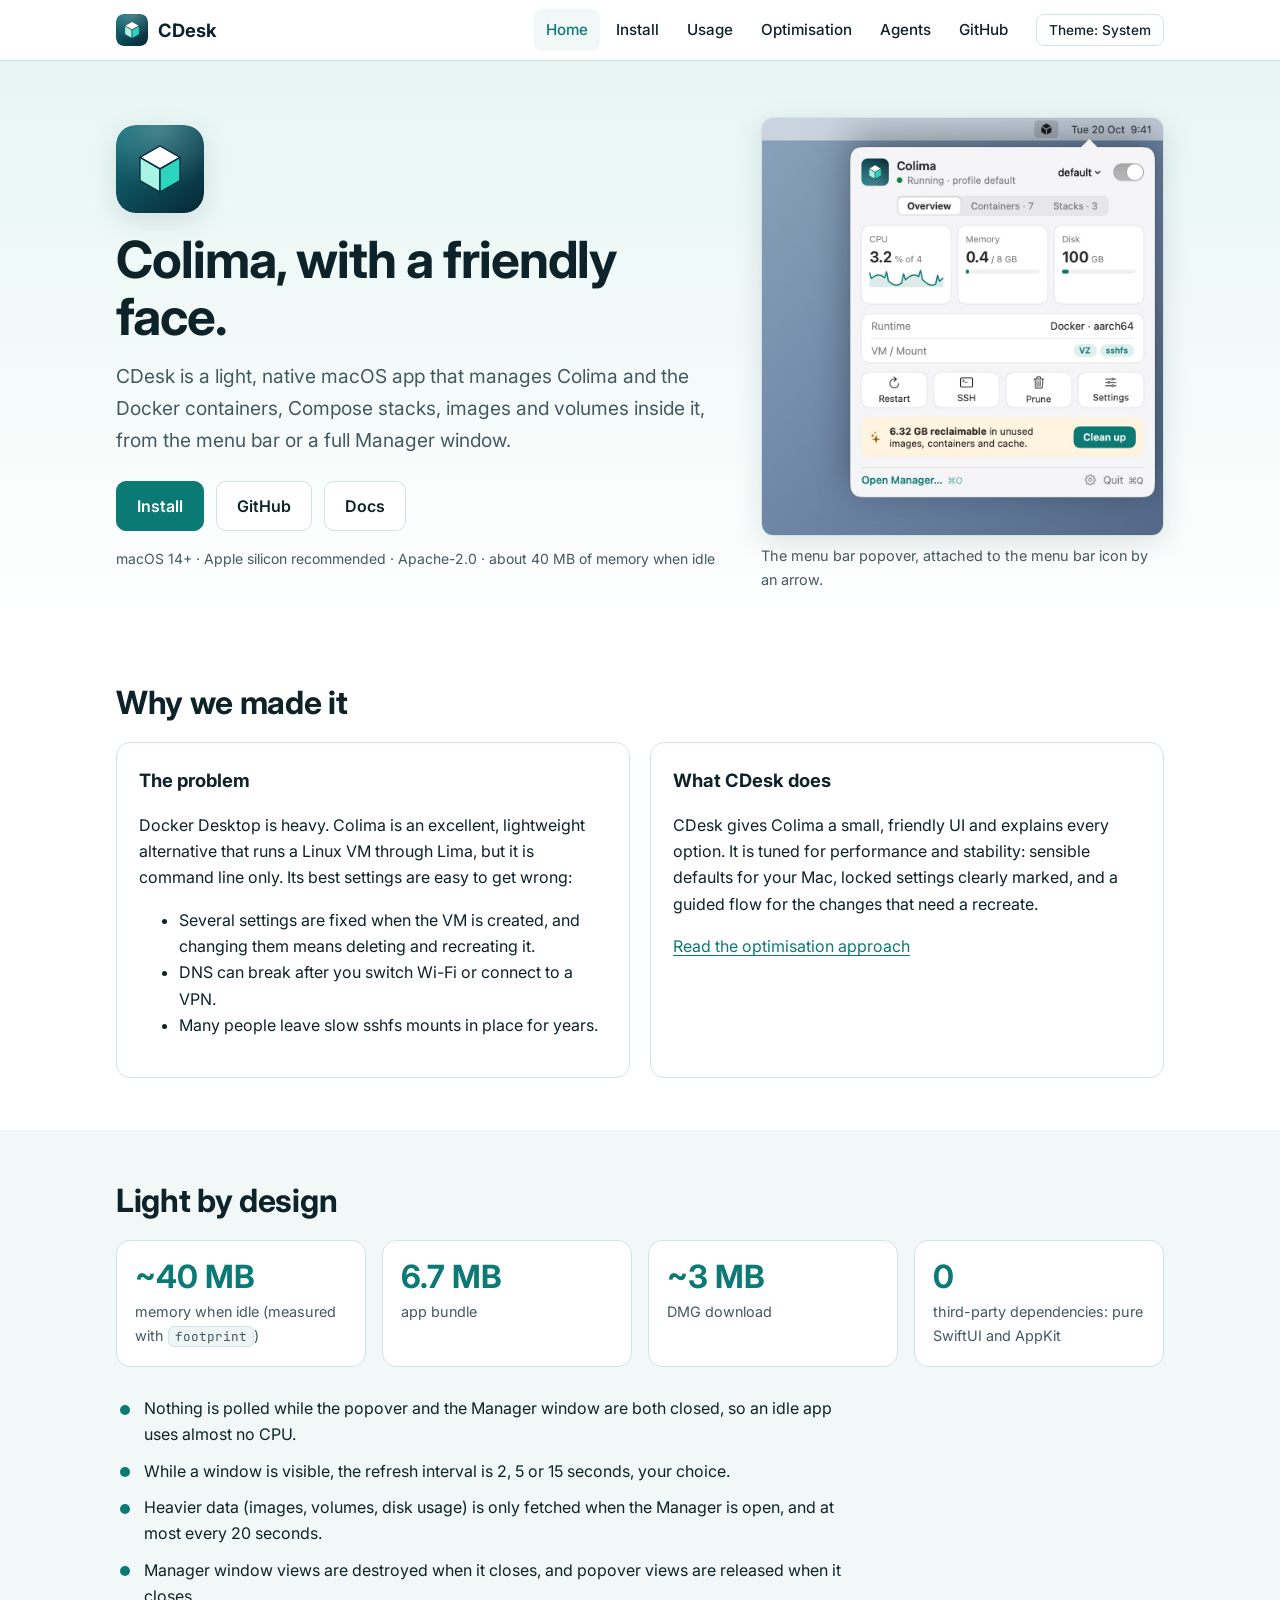
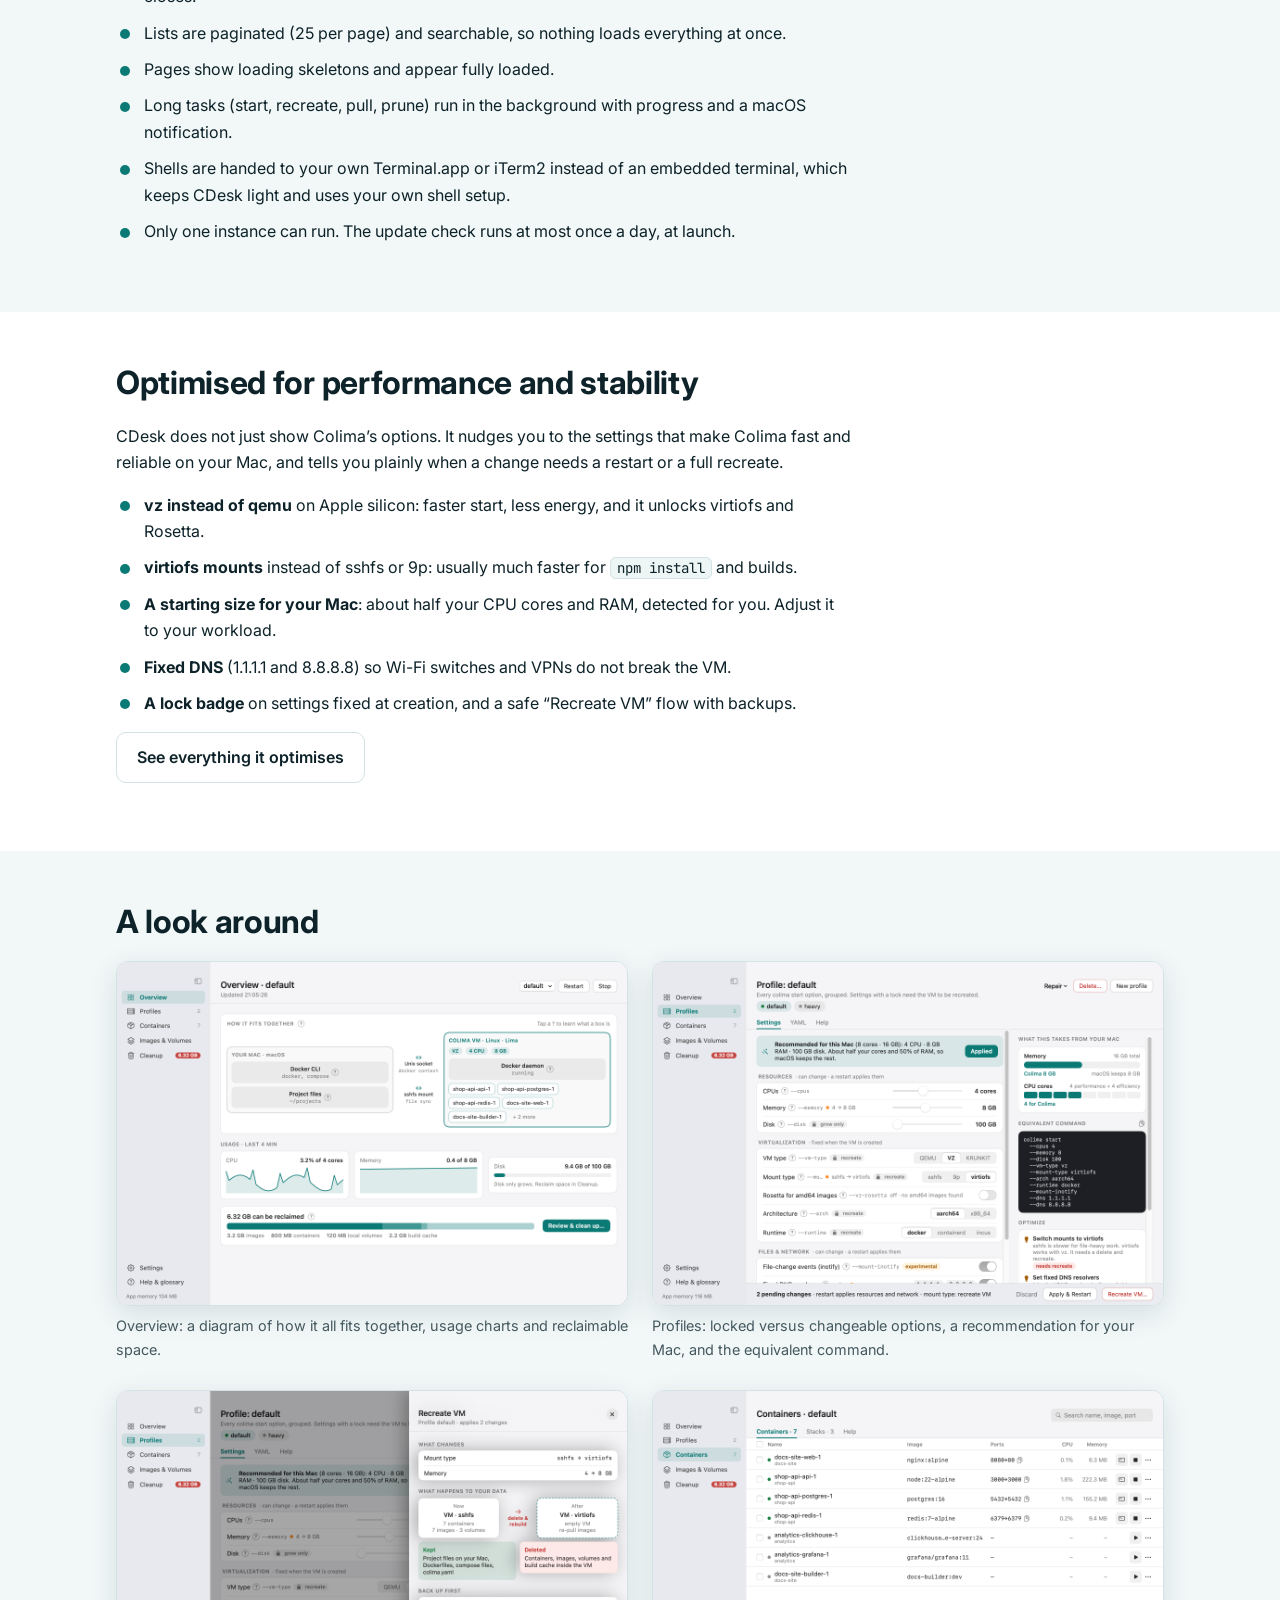
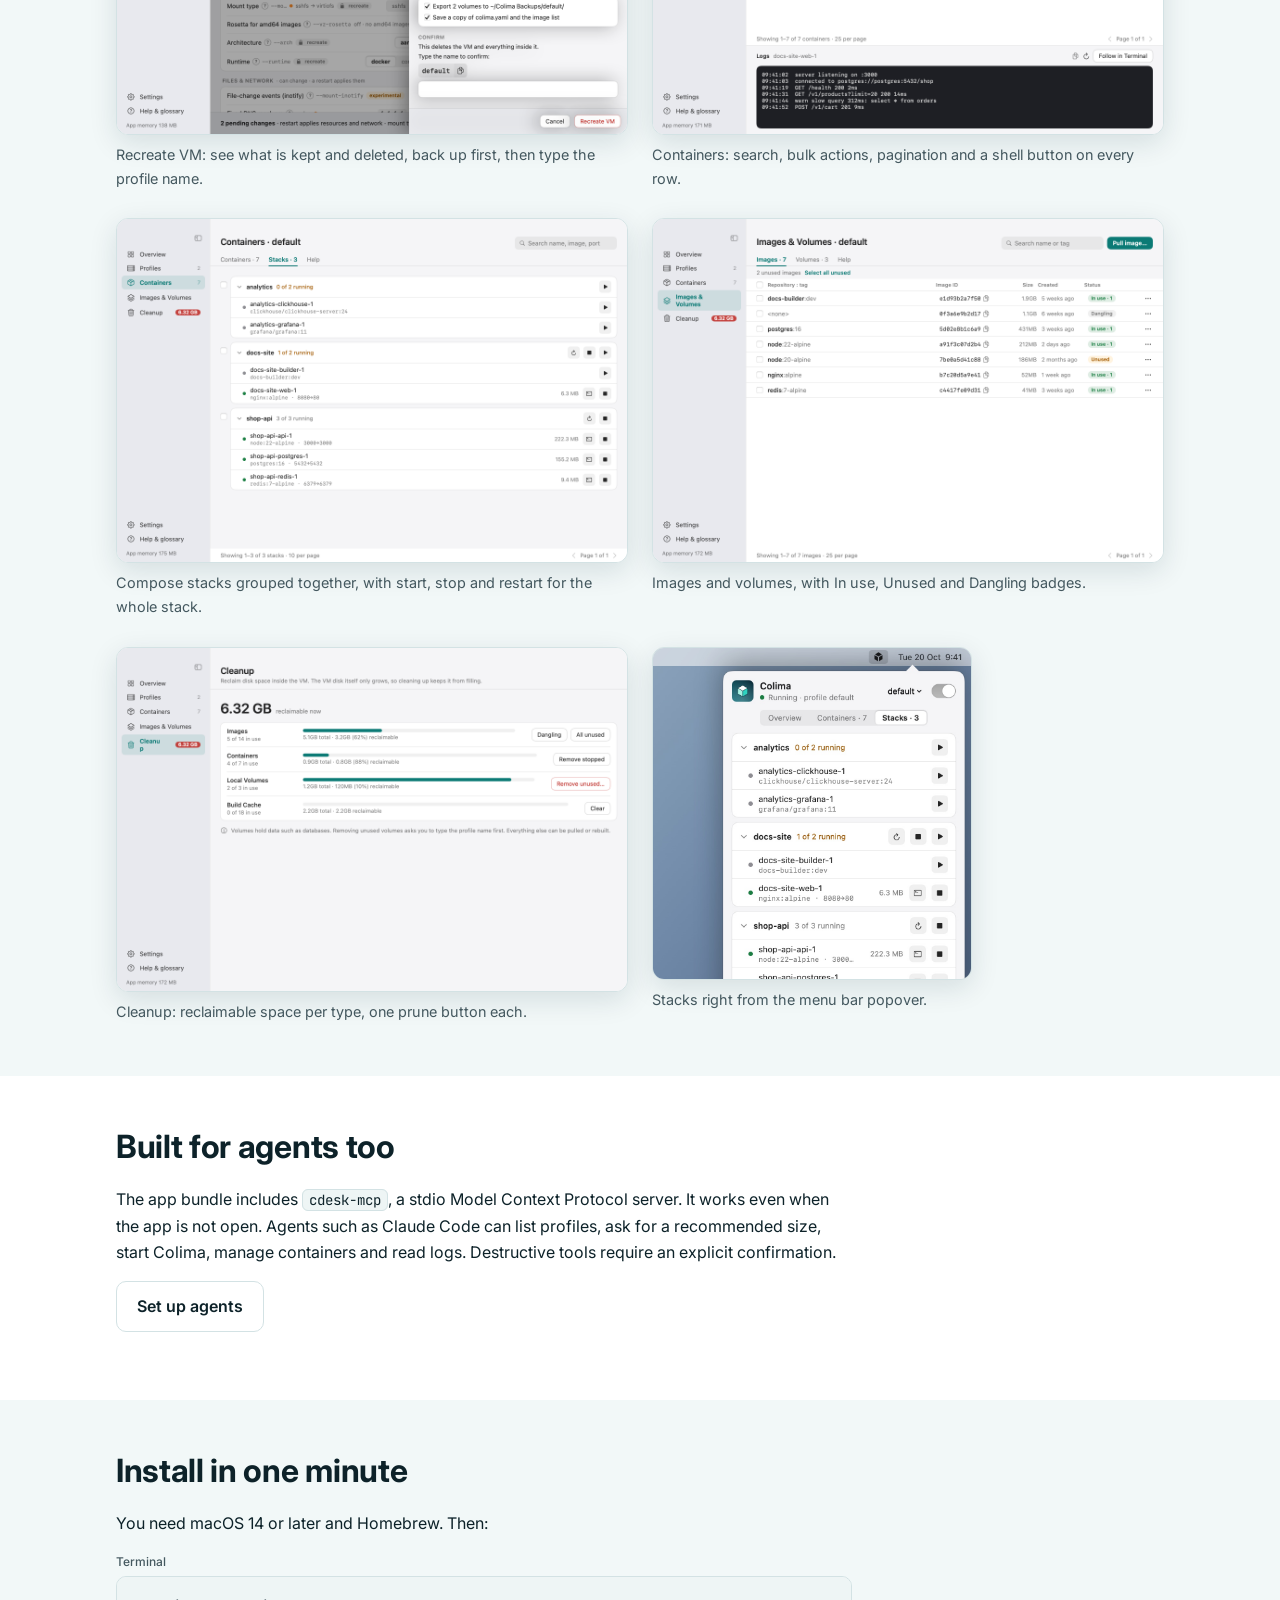
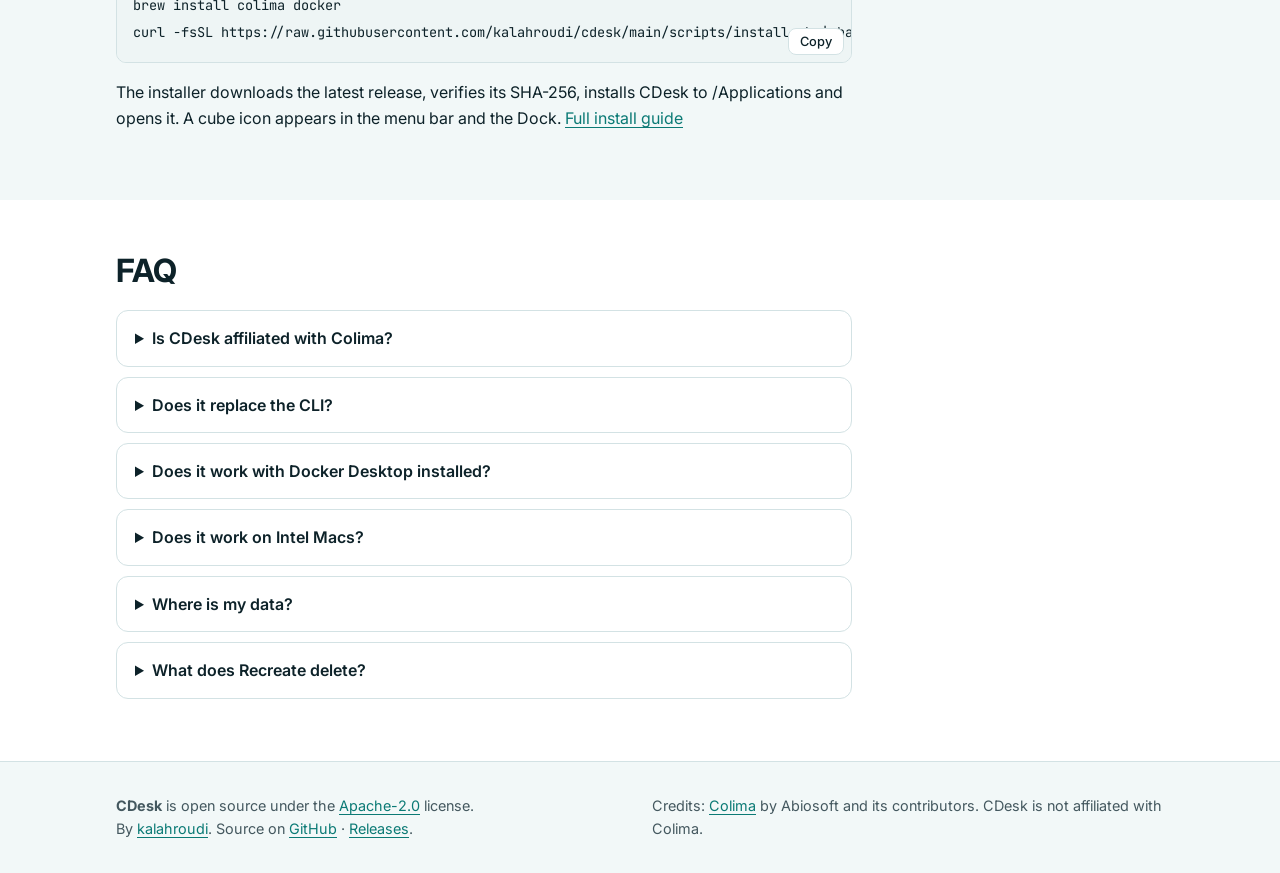
==== commit 42db4975: "Present optimisation defaults as starting points, not universal rules Co-Authored-By: Claude Sonnet " ====
--- a/docs/index.html
+++ b/docs/index.html
@@ -69,8 +69,8 @@
 </ul></div></section><section class="section "><div class="wrap"><h2>Optimised for performance and stability</h2><p>CDesk does not just show Colima&rsquo;s options. It nudges you to the settings that make Colima fast and reliable on your Mac, and tells you plainly when a change needs a restart or a full recreate.</p>
 <ul class="checks">
 <li><strong>vz instead of qemu</strong> on Apple silicon: faster start, less energy, and it unlocks virtiofs and Rosetta.</li>
-<li><strong>virtiofs mounts</strong> instead of sshfs or 9p: the biggest speedup for <code>npm install</code> and builds.</li>
-<li><strong>Right-sized VM</strong>: about half your CPU cores and 50% of your RAM, detected from your Mac.</li>
+<li><strong>virtiofs mounts</strong> instead of sshfs or 9p: usually much faster for <code>npm install</code> and builds.</li>
+<li><strong>A starting size for your Mac</strong>: about half your CPU cores and RAM, detected for you. Adjust it to your workload.</li>
 <li><strong>Fixed DNS</strong> (1.1.1.1 and 8.8.8.8) so Wi-Fi switches and VPNs do not break the VM.</li>
 <li><strong>A lock badge</strong> on settings fixed at creation, and a safe &ldquo;Recreate VM&rdquo; flow with backups.</li>
 </ul>
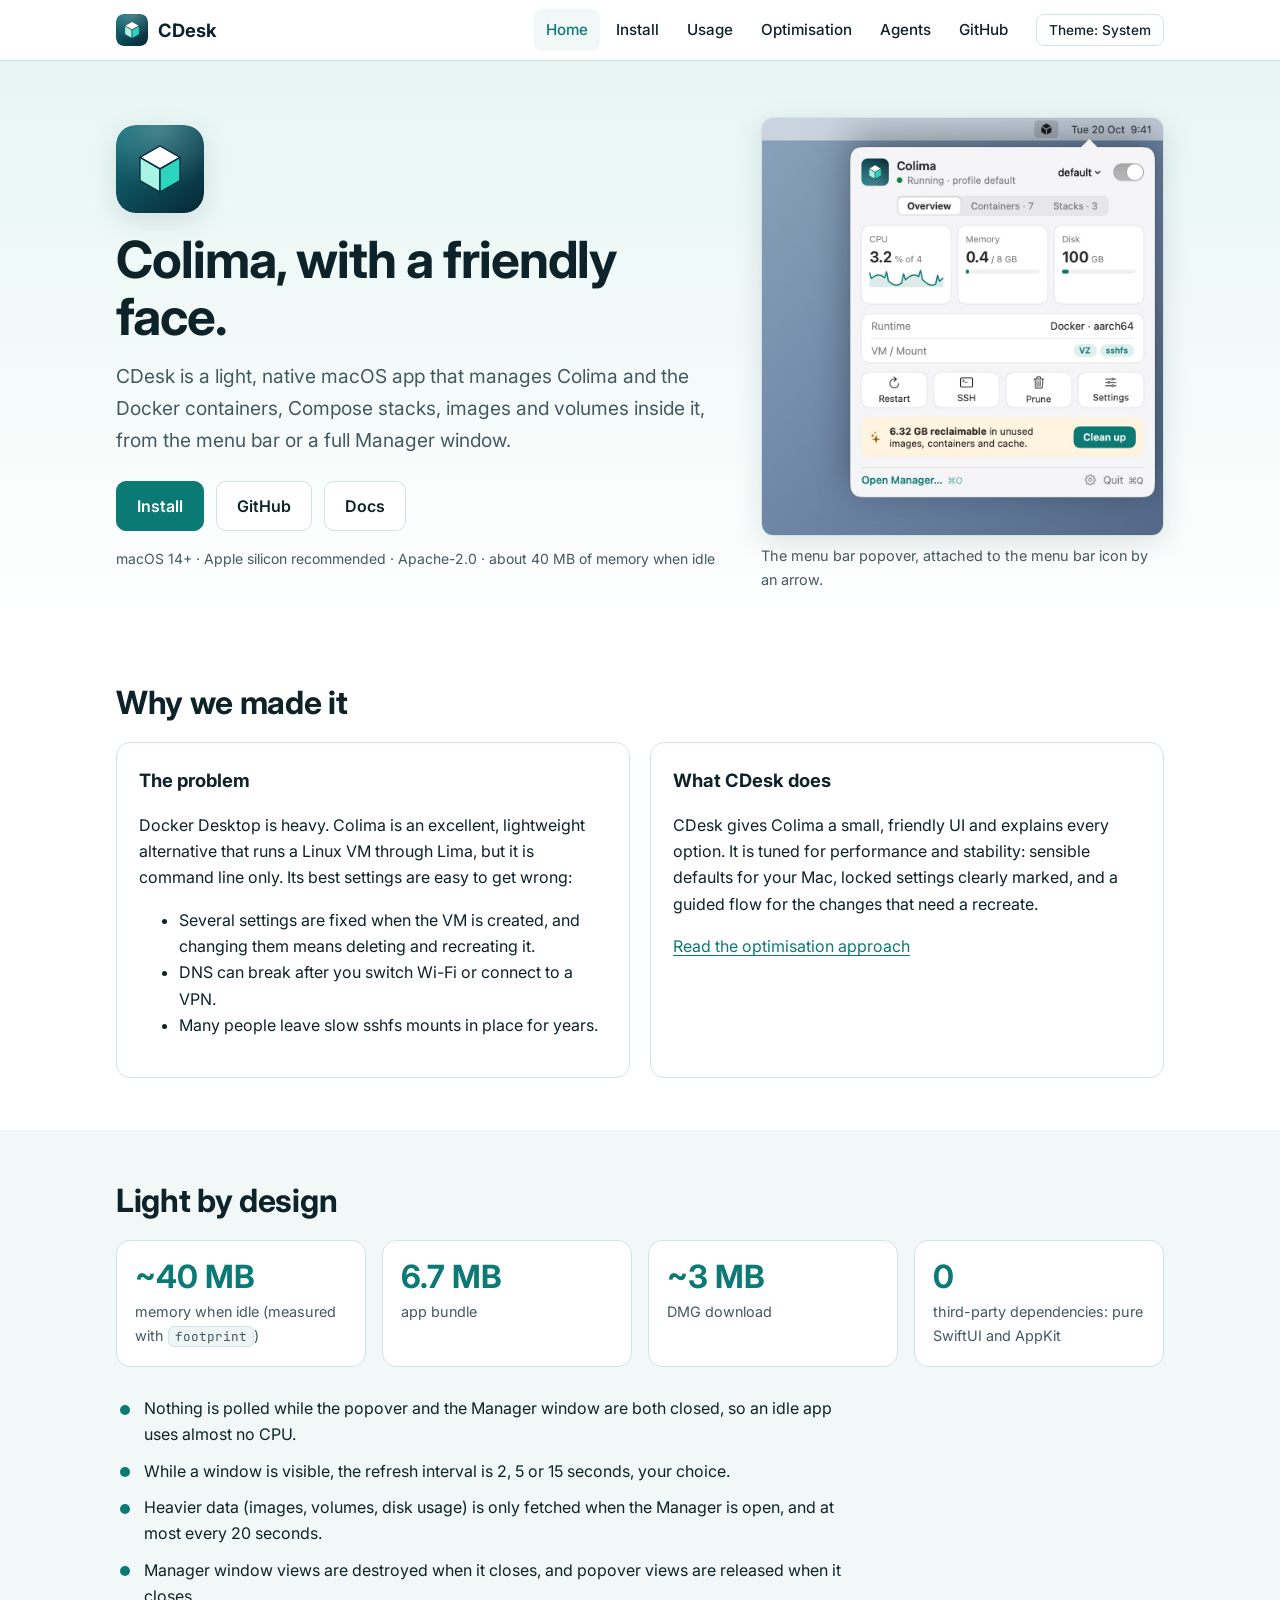
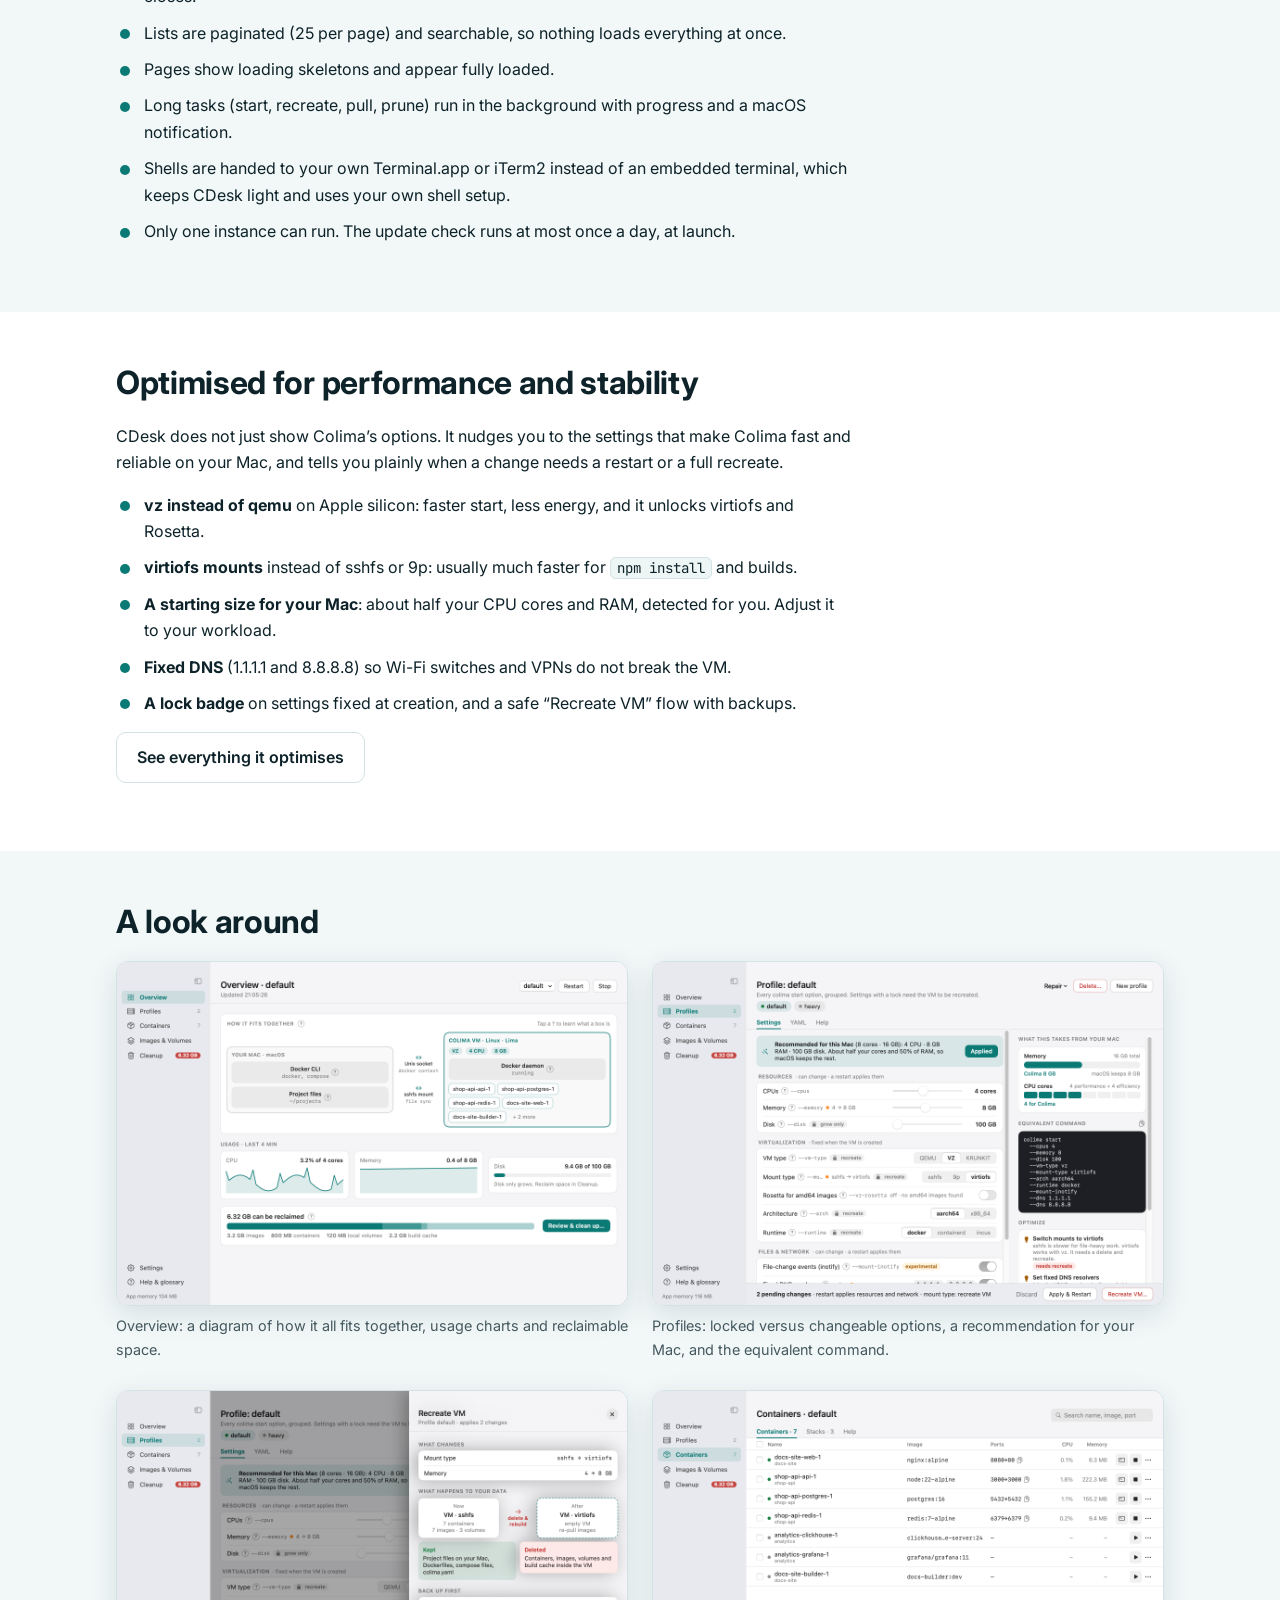
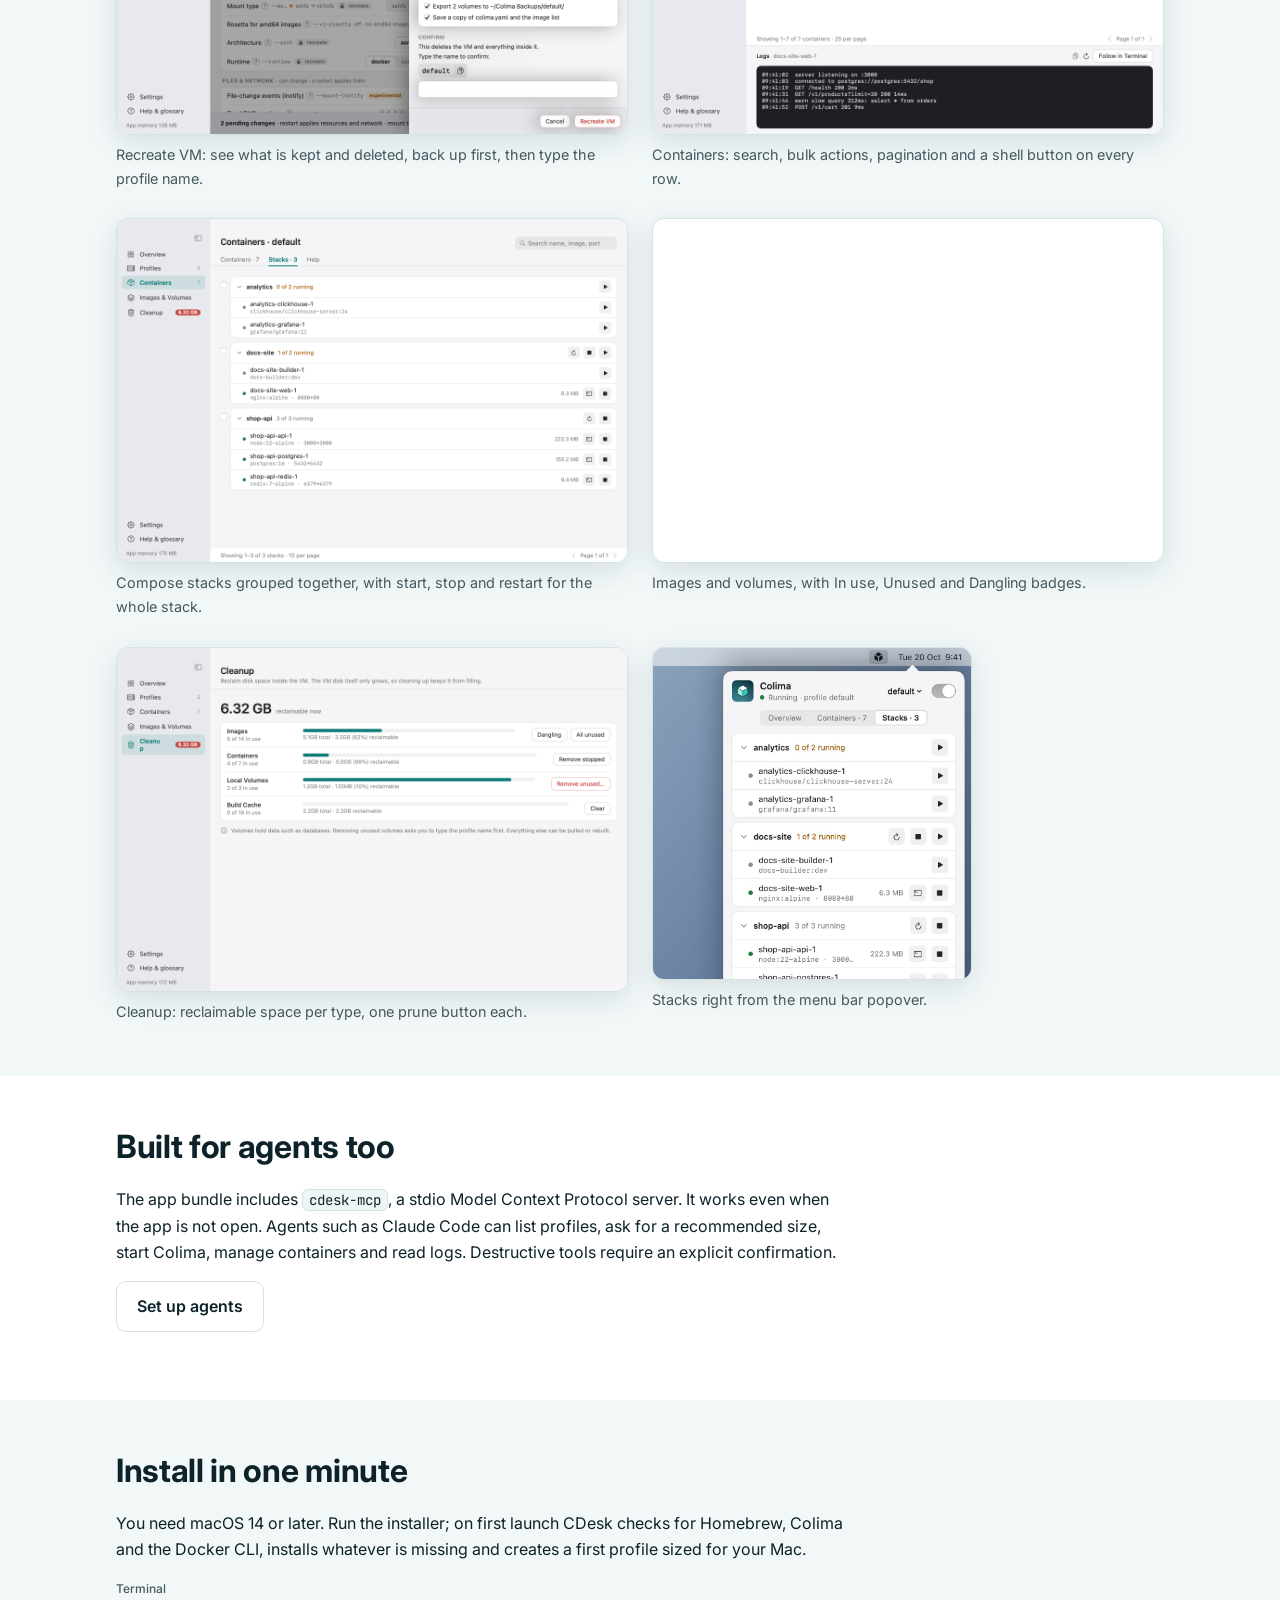
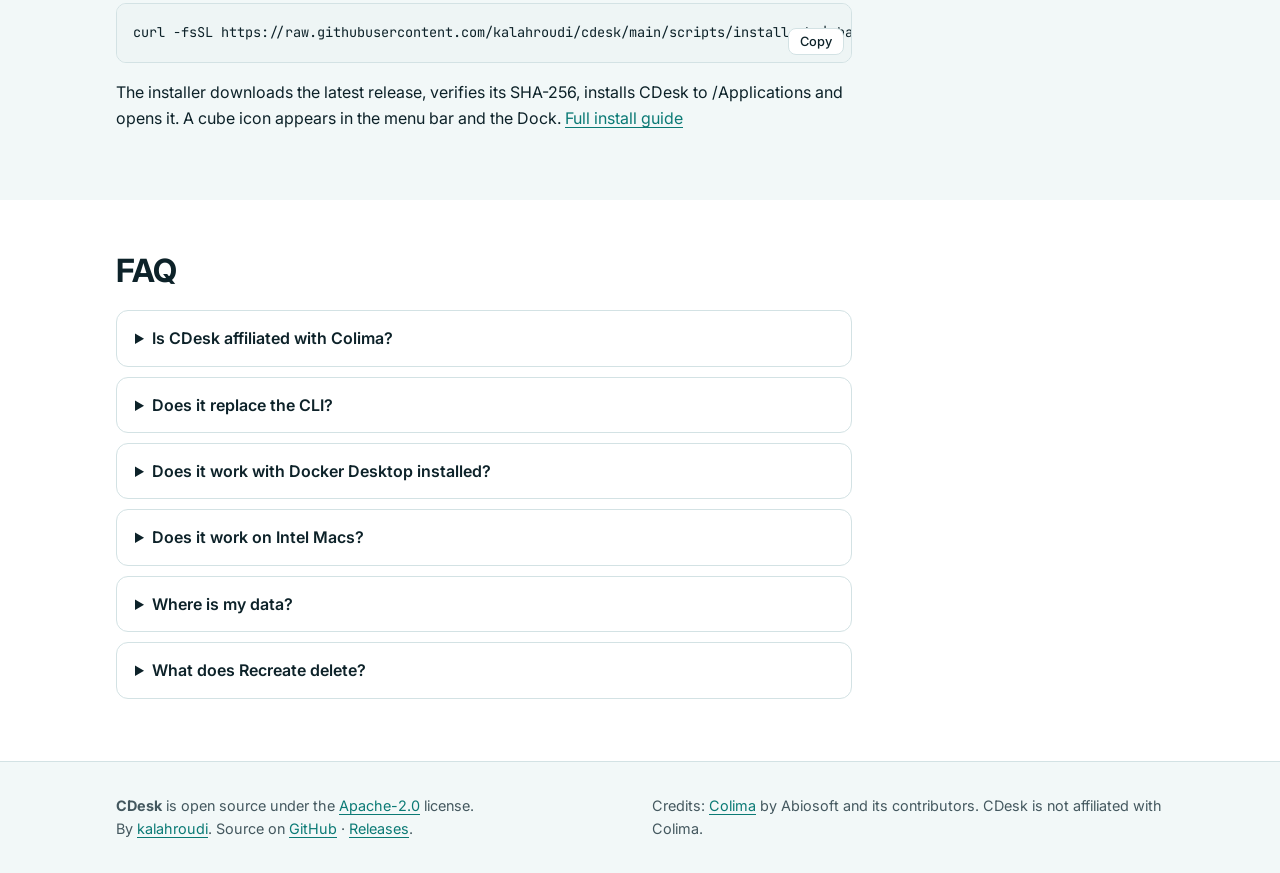
==== commit 6fda1dcc: "Guided first-run setup, sidebar fix and release-only update channel CDesk now detects Homebrew, Coli" ====
--- a/docs/index.html
+++ b/docs/index.html
@@ -75,8 +75,7 @@
 <li><strong>A lock badge</strong> on settings fixed at creation, and a safe &ldquo;Recreate VM&rdquo; flow with backups.</li>
 </ul>
 <p><a class="btn" href="optimization.html">See everything it optimises</a></p></div></section><section class="section alt" id="gallery-sec"><div class="wrap"><h2>A look around</h2><div class="gallery"><figure class="shot "><img class="only-light" src="assets/screens/manager-overview.png" alt="The Manager overview with a diagram of Mac, socket, Colima VM and containers, usage charts and reclaimable space" width="1100" height="740" loading="lazy" decoding="async"><img class="only-dark" src="assets/screens/manager-overview-dark.png" alt="The Manager overview with a diagram of Mac, socket, Colima VM and containers, usage charts and reclaimable space" width="1100" height="740" loading="lazy" decoding="async"><figcaption>Overview: a diagram of how it all fits together, usage charts and reclaimable space.</figcaption></figure><figure class="shot "><img class="only-light" src="assets/screens/manager-profiles.png" alt="Profile settings showing locked and changeable options, a recommendation banner and the equivalent colima command" width="1100" height="740" loading="lazy" decoding="async"><img class="only-dark" src="assets/screens/manager-profiles-dark.png" alt="Profile settings showing locked and changeable options, a recommendation banner and the equivalent colima command" width="1100" height="740" loading="lazy" decoding="async"><figcaption>Profiles: locked versus changeable options, a recommendation for your Mac, and the equivalent command.</figcaption></figure><figure class="shot "><img src="assets/screens/manager-profiles-sheet.png" alt="The Recreate VM side sheet listing what is kept and what is deleted, with a field to type the profile name" width="1100" height="740" loading="lazy" decoding="async"><figcaption>Recreate VM: see what is kept and deleted, back up first, then type the profile name.</figcaption></figure><figure class="shot "><img src="assets/screens/manager-containers.png" alt="The containers table with search, bulk actions, pagination and a per-row context menu" width="1100" height="740" loading="lazy" decoding="async"><figcaption>Containers: search, bulk actions, pagination and a shell button on every row.</figcaption></figure><figure class="shot "><img src="assets/screens/manager-containers-stacks.png" alt="Docker Compose stacks grouped together with start, stop and restart for the whole stack" width="1100" height="740" loading="lazy" decoding="async"><figcaption>Compose stacks grouped together, with start, stop and restart for the whole stack.</figcaption></figure><figure class="shot "><img src="assets/screens/manager-images.png" alt="Images list with In use, Unused and Dangling badges and a Pull image button" width="1100" height="740" loading="lazy" decoding="async"><figcaption>Images and volumes, with In use, Unused and Dangling badges.</figcaption></figure><figure class="shot "><img src="assets/screens/manager-cleanup.png" alt="Cleanup page showing reclaimable space by type with prune buttons" width="1100" height="740" loading="lazy" decoding="async"><figcaption>Cleanup: reclaimable space per type, one prune button each.</figcaption></figure><figure class="shot narrow"><img src="assets/screens/popover-stacks.jpg" alt="The menu bar popover showing Compose stacks" width="500" height="520" loading="lazy" decoding="async"><figcaption>Stacks right from the menu bar popover.</figcaption></figure></div></div></section><section class="section "><div class="wrap"><h2>Built for agents too</h2><p>The app bundle includes <code>cdesk-mcp</code>, a stdio Model Context Protocol server. It works even when the app is not open. Agents such as Claude Code can list profiles, ask for a recommended size, start Colima, manage containers and read logs. Destructive tools require an explicit confirmation.</p>
-<p><a class="btn" href="agents.html">Set up agents</a></p></div></section><section class="section alt"><div class="wrap"><h2>Install in one minute</h2><p>You need macOS 14 or later and Homebrew. Then:</p><div class="code"><span class="code-label">Terminal</span><pre><code>brew install colima docker
-curl -fsSL https://raw.githubusercontent.com/kalahroudi/cdesk/main/scripts/install.sh | bash</code></pre><button type="button" class="copy" aria-label="Copy to clipboard">Copy</button></div><p>The installer downloads the latest release, verifies its SHA-256, installs CDesk to /Applications and opens it. A cube icon appears in the menu bar and the Dock. <a href="install.html">Full install guide</a></p></div></section><section class="section "><div class="wrap"><h2>FAQ</h2><div class="faq"><details><summary>Is CDesk affiliated with Colima?</summary><div class="ans"><p>No. Colima is made by <a href="https://github.com/abiosoft/colima">Abiosoft</a>. CDesk is an independent app that drives the <code>colima</code> and <code>docker</code> command line tools.</p></div></details><details><summary>Does it replace the CLI?</summary><div class="ans"><p>No. It sits on top of it. The &ldquo;Equivalent command&rdquo; box shows the exact <code>colima start ...</code> flags for the current form, and your <code>~/.colima/&lt;profile&gt;/colima.yaml</code> stays a normal file you can edit and keep in your dotfiles.</p></div></details><details><summary>Does it work with Docker Desktop installed?</summary><div class="ans"><p>CDesk talks to Colima and to the Docker context named <code>colima</code> (or <code>colima-&lt;profile&gt;</code>). Switching contexts is one click in Settings, and the Repair menu can re-register the Colima context if something else took over.</p></div></details><details><summary>Does it work on Intel Macs?</summary><div class="ans"><p>CDesk requires macOS 14 or later. Apple silicon is recommended, because the vz virtual machine type, virtiofs and Rosetta suggestions are aimed at it.</p></div></details><details><summary>Where is my data?</summary><div class="ans"><p>Your containers, images and volumes live inside the Colima VM, as they would without CDesk. CDesk keeps its own preferences under <code>defaults</code> (<code>com.kalahroudi.cdesk</code>) and in <code>~/Library/Application Support/CDesk</code>. Backups made before a recreate go to <code>~/Colima Backups/&lt;profile&gt;/</code>.</p></div></details><details><summary>What does Recreate delete?</summary><div class="ans"><p>Recreating deletes the VM and builds a new one, which removes the containers, images and volumes inside it. The Recreate VM sheet shows exactly what is kept and what is deleted, offers to export your volumes, saves <code>colima.yaml</code> and your image list to <code>~/Colima Backups/&lt;profile&gt;/</code>, and requires you to type the profile name.</p></div></details></div></div></section>
+<p><a class="btn" href="agents.html">Set up agents</a></p></div></section><section class="section alt"><div class="wrap"><h2>Install in one minute</h2><p>You need macOS 14 or later. Run the installer; on first launch CDesk checks for Homebrew, Colima and the Docker CLI, installs whatever is missing and creates a first profile sized for your Mac.</p><div class="code"><span class="code-label">Terminal</span><pre><code>curl -fsSL https://raw.githubusercontent.com/kalahroudi/cdesk/main/scripts/install.sh | bash</code></pre><button type="button" class="copy" aria-label="Copy to clipboard">Copy</button></div><p>The installer downloads the latest release, verifies its SHA-256, installs CDesk to /Applications and opens it. A cube icon appears in the menu bar and the Dock. <a href="install.html">Full install guide</a></p></div></section><section class="section "><div class="wrap"><h2>FAQ</h2><div class="faq"><details><summary>Is CDesk affiliated with Colima?</summary><div class="ans"><p>No. Colima is made by <a href="https://github.com/abiosoft/colima">Abiosoft</a>. CDesk is an independent app that drives the <code>colima</code> and <code>docker</code> command line tools.</p></div></details><details><summary>Does it replace the CLI?</summary><div class="ans"><p>No. It sits on top of it. The &ldquo;Equivalent command&rdquo; box shows the exact <code>colima start ...</code> flags for the current form, and your <code>~/.colima/&lt;profile&gt;/colima.yaml</code> stays a normal file you can edit and keep in your dotfiles.</p></div></details><details><summary>Does it work with Docker Desktop installed?</summary><div class="ans"><p>CDesk talks to Colima and to the Docker context named <code>colima</code> (or <code>colima-&lt;profile&gt;</code>). Switching contexts is one click in Settings, and the Repair menu can re-register the Colima context if something else took over.</p></div></details><details><summary>Does it work on Intel Macs?</summary><div class="ans"><p>CDesk requires macOS 14 or later. Apple silicon is recommended, because the vz virtual machine type, virtiofs and Rosetta suggestions are aimed at it.</p></div></details><details><summary>Where is my data?</summary><div class="ans"><p>Your containers, images and volumes live inside the Colima VM, as they would without CDesk. CDesk keeps its own preferences under <code>defaults</code> (<code>com.kalahroudi.cdesk</code>) and in <code>~/Library/Application Support/CDesk</code>. Backups made before a recreate go to <code>~/Colima Backups/&lt;profile&gt;/</code>.</p></div></details><details><summary>What does Recreate delete?</summary><div class="ans"><p>Recreating deletes the VM and builds a new one, which removes the containers, images and volumes inside it. The Recreate VM sheet shows exactly what is kept and what is deleted, offers to export your volumes, saves <code>colima.yaml</code> and your image list to <code>~/Colima Backups/&lt;profile&gt;/</code>, and requires you to type the profile name.</p></div></details></div></div></section>
 </main>
 <footer class="site-footer">
 <div class="wrap foot">
